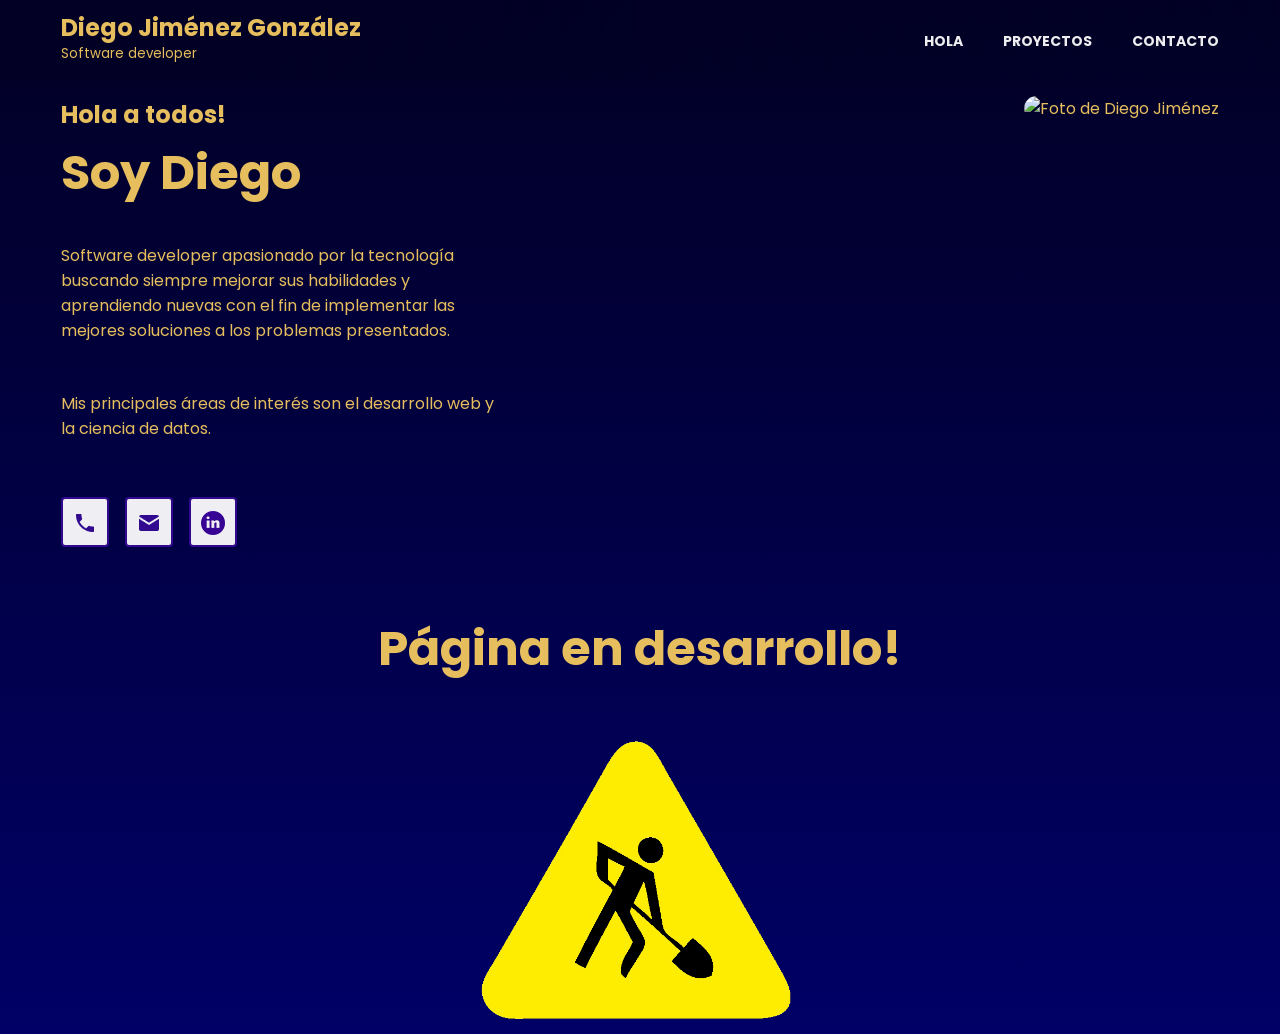
==== index.html @ 9cabf6c3 "actualizando" ====
<!DOCTYPE html>
<html lang="en">
<head>
    <meta charset="UTF-8">
    <meta http-equiv="X-UA-Compatible" content="IE=edge">
    <meta name="viewport" content="width=device-width, initial-scale=1.0">
    <title>Diego Jiménez - web</title>
    <link rel="stylesheet" href="./CSS/index.css">
    <link rel="preconnect" href="https://fonts.gstatic.com" crossorigin>
    <link href="https://fonts.googleapis.com/css2?family=Gothic+A1:wght@100&family=Poppins:wght@400;700&display=swap" rel="stylesheet">

</head>
<body>
    <!--Cabecera navegacion-->
    <header class="header">
        <div class="wrapper">
            <div class="header-content">
                <div class="nombre">
                    <h2>Diego Jiménez González</h2>
                    <p><small>Software developer</small></p>
                </div>
                <nav class="menu" aria-label="main-navigation">
                    <ul>
                        <li>
                            <a class="is-active" href="#main">Hola</a>
                        </li>
                        <li>
                            <a href="#project">Proyectos</a>
                        </li>
                        <li>
                            <a href="#contact">Contacto</a>
                        </li>
                    </ul>
                </nav>
            </div>
        </div>
    </header>
    <div class="wrapper">
        <section aria-label="main" class="hero" id="main">
            <div class="hero-image">
                <img src="./img/diego20234x4.png" width="328" height="330" alt="Foto de Diego Jiménez">
            </div>
            <div class="hero-description">
                <h1>
                    <span>Hola a todos!</span>
                    <span>Soy Diego</span>
                </h1>
                <p>
                    Software developer apasionado por la tecnología buscando siempre mejorar sus habilidades y aprendiendo nuevas con el fin de implementar las mejores soluciones a los problemas presentados.
                </p>
                <p>
                    Mis principales áreas de interés son el desarrollo web y la ciencia de datos.
                </p>
                <div class="social">
                    <a class="button-icon" href="tel:5535543897"><img src="./icons/icon-phone.png"></a>
                    <a class="button-icon" href="mailto:diegogo_go@hotmail.com"><img src="./icons/icon-important_mail.png"></a>
                    <a target="_blank" class="button-icon" href="https://www.linkedin.com/in/gogo677/"><img src="./icons/icon-Linkedin24x24purple.png"></a>
                </div>
            </div>
        </section>

        <div class="working-area" style="text-align: center;">
            <h2 style="font: var(--headline3);">Página en desarrollo!</h2>
            <img src="./img/trabajando.png" alt="" height="300">        
        </div>

    </div>
</body>
</html>
---- CSS/index.css ----
@import "./button.css";
@import "./header.css";
@import "./wraper.css";
@import "./menu.css";
@import "./hero.css";

.paleta{
    color:#0E1E47;
    color:#82A5FF;
    color: #5E84E6;
    color: #997620;
    color: #E6BE5E;
}

:root {
    --fontBase:'Poppins', sans-serif;
    --headline1: bold 95px/153.71px var(--fontBase) ;
    --headline2: bold 59px/95px var(--fontBase) ;
    --headline3: bold 48px/77px var(--fontBase) ;
    --headline4: bold 34px/55px var(--fontBase) ;
    --headline5: bold 24px/38px var(--fontBase) ;
    --body1:  16px/25px var(--fontBase) ;
    --body2:  14px/22px var(--fontBase) ;
    --button: bold 14px/22px var(--fontBase) ;
    --caption:  12px/19px var(--fontBase) ;
    --gradient: radial-gradient(41.48% 11.48% at 2.38% 8.52%, #747DE9 0%, rgba(255, 255, 255, 0) 100%) , linear-gradient(135deg, #72EDF2 0%, #5151E5 100%);
    --gradient2: linear-gradient(180deg, rgba(2,0,36,1) 0%, rgba(0,0,102,1) 100%);
    --purple: #310A90;
    --green: #42E2B8;
    --yellow: #E6BE5E;
    --clearblue: #82A5FF;
    --white: rgba(255, 255, 255, 0.932);
}

body {
    background: var(--gradient2);
    min-block-size: 100vh;
    font: var(--body1);
    color: var(--yellow);
    margin: 0px;
}

.social {
    padding-block: 24px;
    display: flex;
    gap: 16px;
}
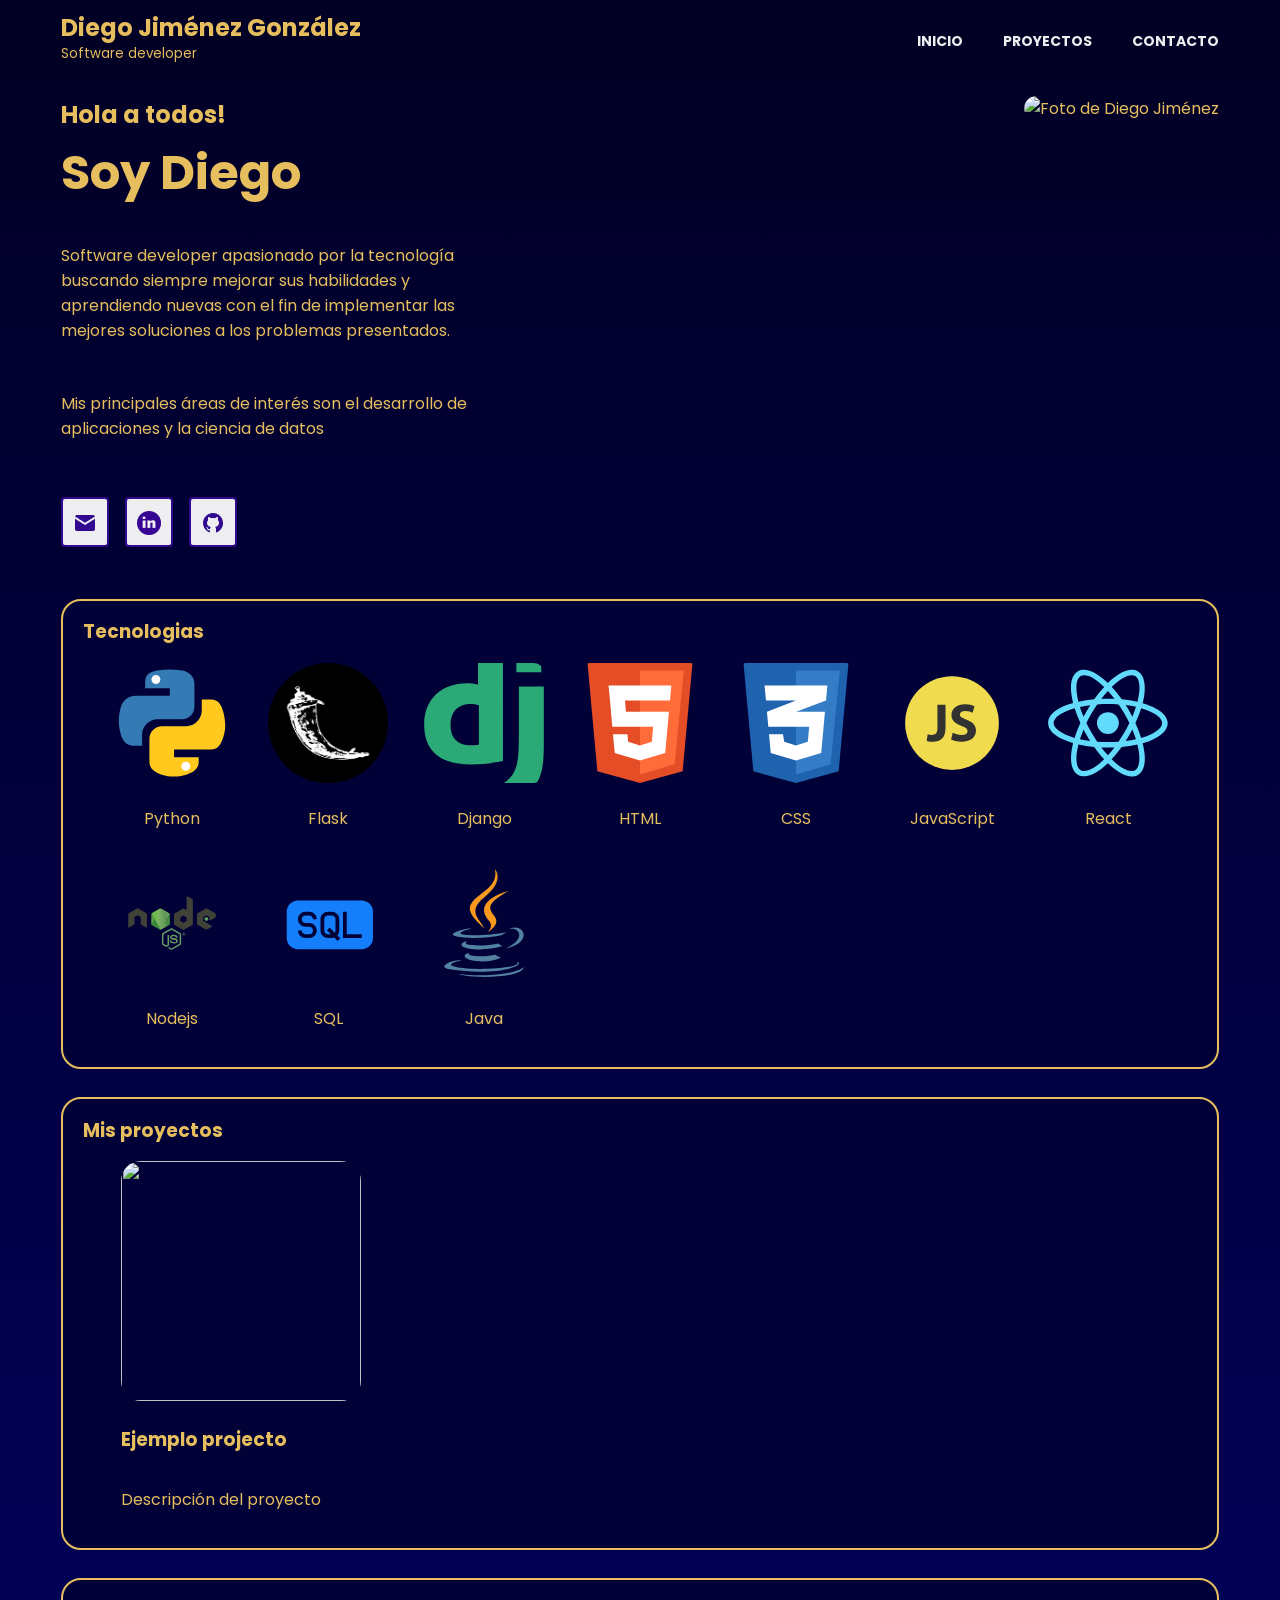
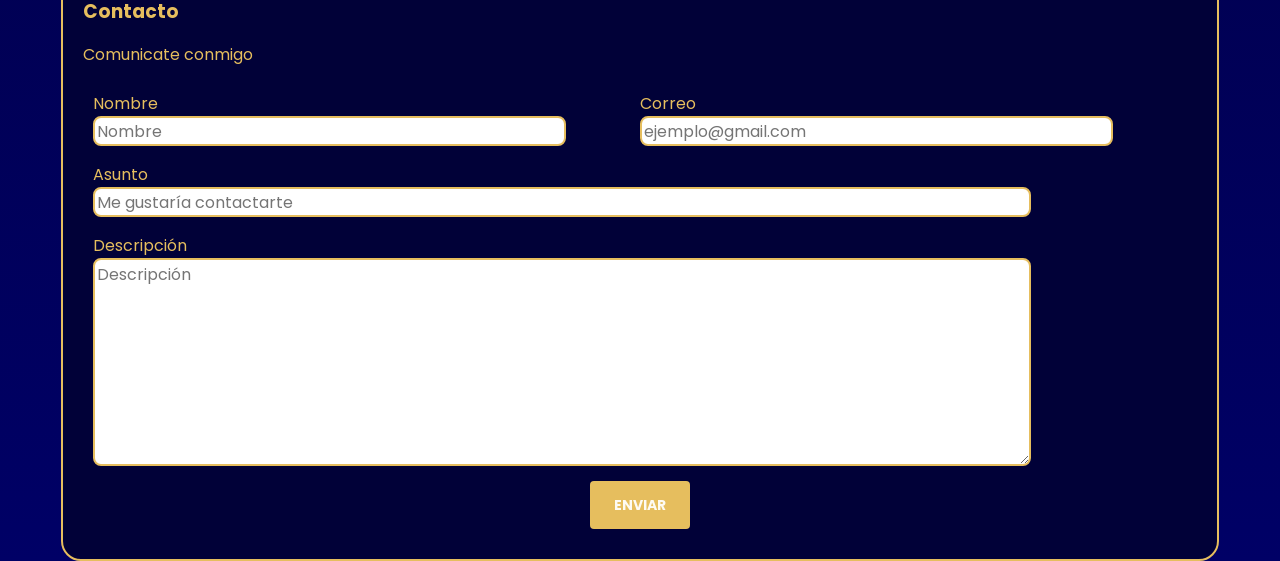
==== commit 69e8e2ef: "Mejora total" ====
--- a/index.html
+++ b/index.html
@@ -22,10 +22,10 @@
                 <nav class="menu" aria-label="main-navigation">
                     <ul>
                         <li>
-                            <a class="is-active" href="#main">Hola</a>
+                            <a class="is-active" href="#main">Inicio</a>
                         </li>
                         <li>
-                            <a href="#project">Proyectos</a>
+                            <a href="#projects">Proyectos</a>
                         </li>
                         <li>
                             <a href="#contact">Contacto</a>
@@ -41,29 +41,133 @@
                 <img src="./img/diego20234x4.png" width="328" height="330" alt="Foto de Diego Jiménez">
             </div>
             <div class="hero-description">
-                <h1>
+                <h2>
                     <span>Hola a todos!</span>
                     <span>Soy Diego</span>
-                </h1>
+                </h2>
                 <p>
-                    Software developer apasionado por la tecnología buscando siempre mejorar sus habilidades y aprendiendo nuevas con el fin de implementar las mejores soluciones a los problemas presentados.
+                    Software developer apasionado por la tecnología buscando siempre mejorar sus habilidades
+                     y aprendiendo nuevas con el fin de implementar las mejores soluciones a los problemas presentados.
                 </p>
                 <p>
-                    Mis principales áreas de interés son el desarrollo web y la ciencia de datos.
+                    Mis principales áreas de interés son el desarrollo de aplicaciones y la ciencia de datos
                 </p>
                 <div class="social">
-                    <a class="button-icon" href="tel:5535543897"><img src="./icons/icon-phone.png"></a>
                     <a class="button-icon" href="mailto:diegogo_go@hotmail.com"><img src="./icons/icon-important_mail.png"></a>
                     <a target="_blank" class="button-icon" href="https://www.linkedin.com/in/gogo677/"><img src="./icons/icon-Linkedin24x24purple.png"></a>
+                    <a target="_blank" class="button-icon" href="https://github.com/Gogo677"><img src="./icons/icon-github.png"></a>
                 </div>
             </div>
         </section>
 
-        <div class="working-area" style="text-align: center;">
+        <!--<div class="working-area" style="text-align: center;">
             <h2 style="font: var(--headline3);">Página en desarrollo!</h2>
             <img src="./img/trabajando.png" alt="" height="300">        
+        </div>-->
+
+        <div class="container">
+            <h3>Tecnologias</h3>
+            <div class="tech-container">
+                <div class="tech-card">
+                    <img src="./tech-icons/python.svg" alt="">
+                    <p>Python</p>
+                </div>
+                <div class="tech-card">
+                    <img src="./tech-icons/flask-png.png" alt="">
+                    <p>Flask</p>
+                </div>
+                <div class="tech-card">
+                    <img src="./tech-icons/django-icon.svg" alt="">
+                    <p>Django</p>
+                </div>
+                <div class="tech-card">
+                    <img src="./tech-icons/html.svg" alt="">
+                    <p>HTML</p>
+                </div>
+                <div class="tech-card">
+                    <img src="./tech-icons/css.svg" alt="">
+                    <p>CSS</p>
+                </div>
+                <div class="tech-card">
+                    <img src="./tech-icons/Javascript.svg" alt="">
+                    <p>JavaScript</p>
+                </div>
+                
+                <div class="tech-card">
+                    <img src="./tech-icons/react.svg" alt="">
+                    <p>React</p>
+                </div>
+                <div class="tech-card">
+                    <img src="./tech-icons/nodejs-square.svg" alt="">
+                    <p>Nodejs</p>
+                </div> 
+                <div class="tech-card">
+                    <img src="./tech-icons/sql.svg" alt="">
+                    <p>SQL</p>
+                </div>
+                <div class="tech-card">
+                    <img src="./tech-icons/java.svg" alt="">
+                    <p>Java</p>
+                </div>
+            </div>
+        </div>
+
+        <div class="projects-container container" id="projects">
+            <h3>Mis proyectos</h3>
+            <div class="projects-cards-container">
+                <div class="project-card">
+                    <img src="" alt="">
+                    <h3>Ejemplo projecto</h3>
+                    <div class="project-info">
+                        <p>Descripción del proyecto</p>
+                    </div>
+                </div>
+                
+            </div>
+
+        </div>
+
+        <div class="contact-container container" id="contact">
+            <h3>Contacto</h3>
+            <p>Comunicate conmigo</p>
+            <form action="" class ="contact-form" id="form">
+                <div class="form-info">
+                    <div class="form-item">
+                        <label for="nombre">Nombre </label>
+                        <input type="text" class="input" id="nombre" name="nombre" placeholder="Nombre">
+                    </div>
+                    <div class="form-item">
+                        <label for="correo">Correo</label>
+                        <input type="email" class="input" name="correo" id="correo" placeholder="ejemplo@gmail.com">
+                    </div>
+                </div>
+                <div class="form-item">
+                    <label for="asunto">Asunto</label>
+                    <input  class="input" type="text" name ="asunto" id="asunto" placeholder="Me gustaría contactarte">
+                </div>
+                <div class="form-item">
+                    <label for="descripcion">Descripción</label>
+                    <textarea class="input description" name="descripcion" id="descripcion" cols="30" rows="10" placeholder="Descripción"></textarea>
+                </div>
+                <input class="button" type="submit" value="Enviar">
+            </form>
+            <a href="" id="mailto"></a>
         </div>
 
     </div>
+
+    <script>
+        const $form = document.querySelector('#form');
+        const $mailto = document.querySelector('#mailto');
+
+        $form.addEventListener('submit',handleSubmit);
+
+        function handleSubmit(event){
+            event.preventDefault();
+            const form = new FormData(this);
+            $mailto.setAttribute('href',`mailto:diegogo_go@hotmail.com?subject=${form.get('nombre')} - ${form.get('asunto')}&body=${form.get('descripcion')}`);
+            $mailto.click();
+        }
+    </script>
 </body>
 </html>
--- a/CSS/index.css
+++ b/CSS/index.css
@@ -3,6 +3,9 @@
 @import "./wraper.css";
 @import "./menu.css";
 @import "./hero.css";
+@import "./projects.css";
+@import "./contact.css";
+@import "./tech.css";
 
 .paleta{
     color:#0E1E47;
@@ -29,6 +32,7 @@
     --green: #42E2B8;
     --yellow: #E6BE5E;
     --clearblue: #82A5FF;
+    --blue:rgb(1, 1, 56);
     --white: rgba(255, 255, 255, 0.932);
 }
 
@@ -46,3 +50,11 @@
     gap: 16px;
 }
 
+.container {
+    border: 2px solid var(--yellow);
+    border-radius: 20px;
+    padding: 0 20px 20px 20px;
+    margin-top: 28px ;
+    background-color: var(--blue);
+}
+
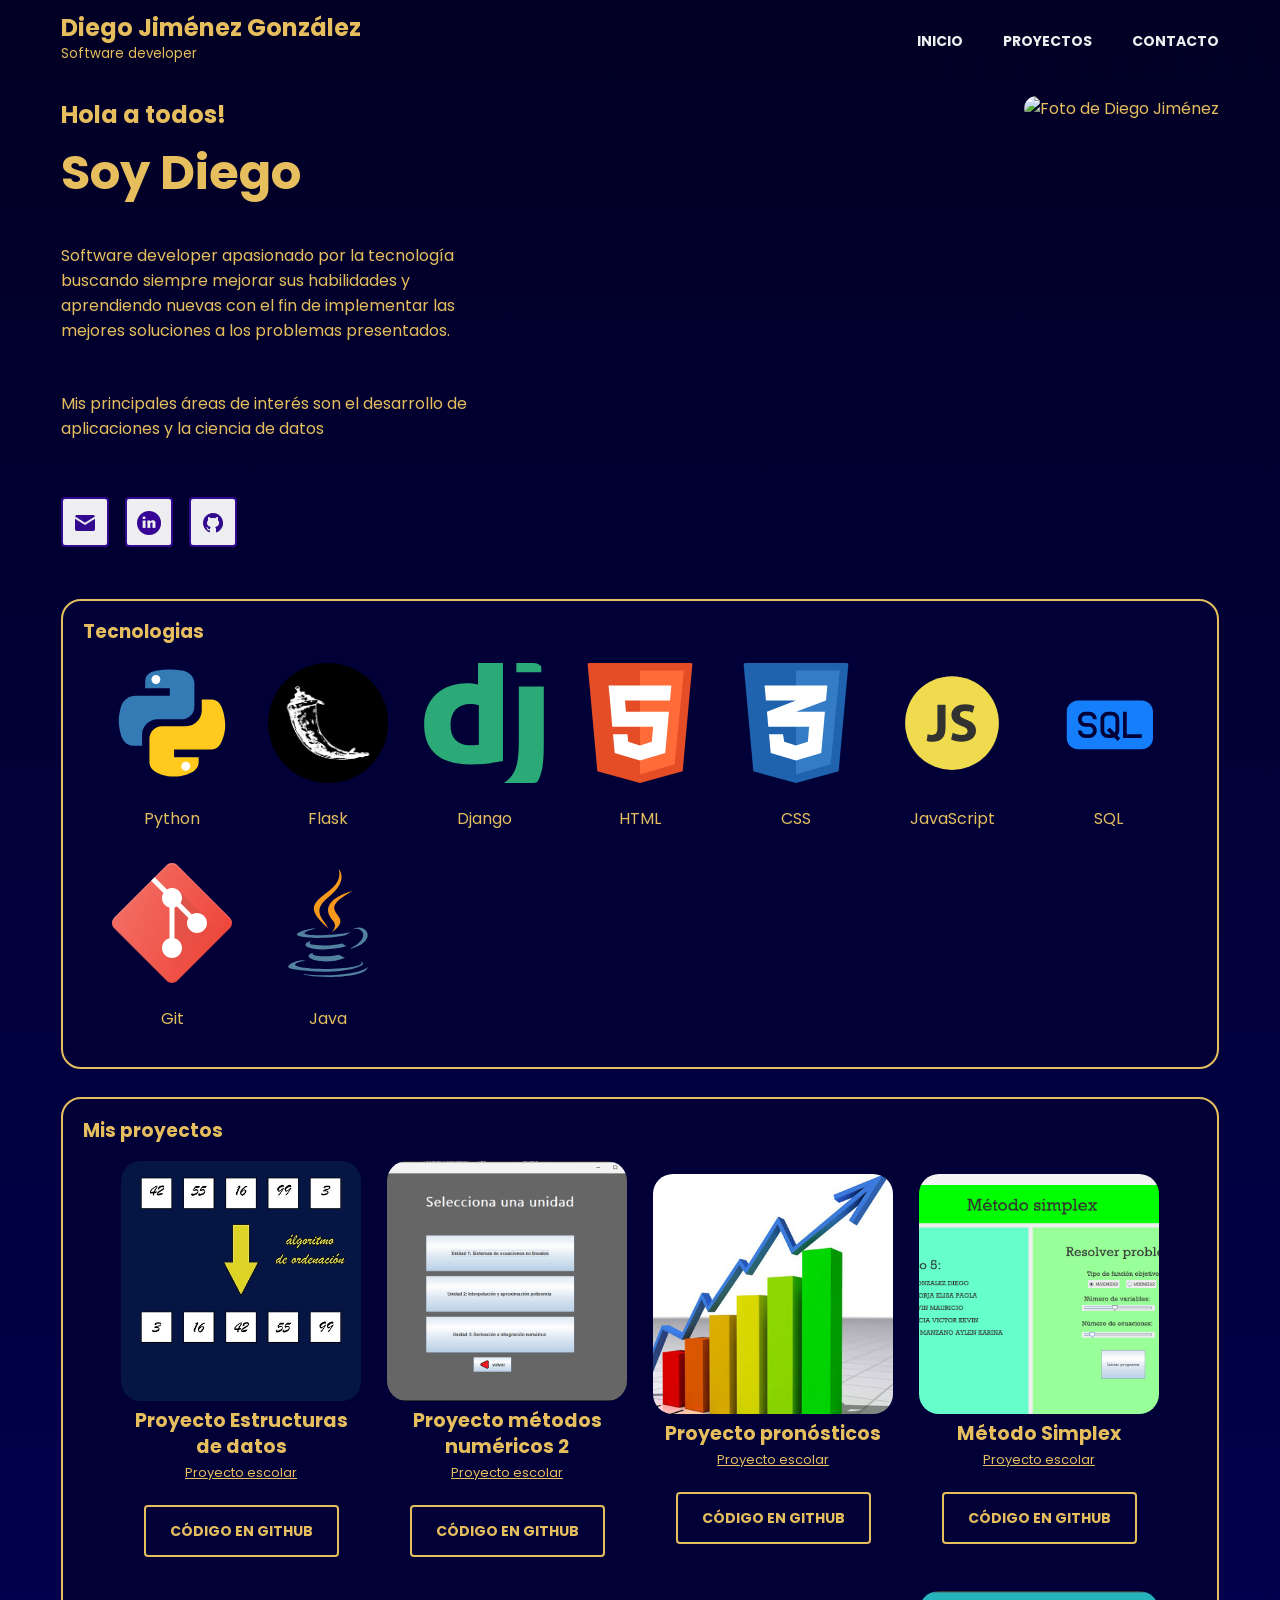
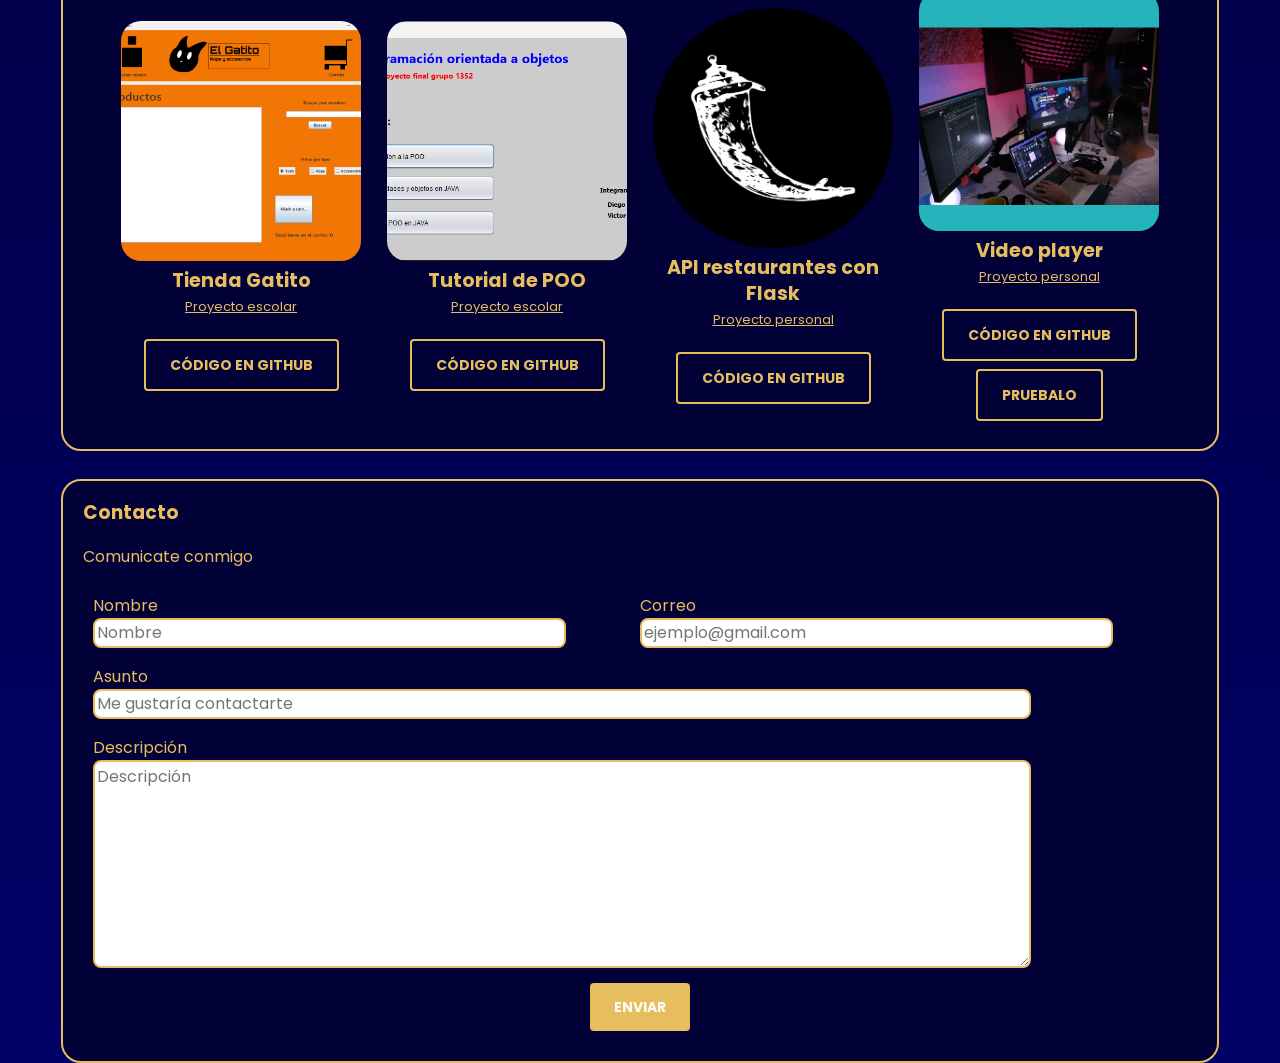
==== commit 976608f2: "Final" ====
--- a/index.html
+++ b/index.html
@@ -92,7 +92,7 @@
                     <img src="./tech-icons/Javascript.svg" alt="">
                     <p>JavaScript</p>
                 </div>
-                
+                <!--
                 <div class="tech-card">
                     <img src="./tech-icons/react.svg" alt="">
                     <p>React</p>
@@ -101,9 +101,14 @@
                     <img src="./tech-icons/nodejs-square.svg" alt="">
                     <p>Nodejs</p>
                 </div> 
+                -->
                 <div class="tech-card">
                     <img src="./tech-icons/sql.svg" alt="">
                     <p>SQL</p>
+                </div>
+                <div class="tech-card">
+                    <img src="./tech-icons/git.svg" alt="">
+                    <p>Git</p>
                 </div>
                 <div class="tech-card">
                     <img src="./tech-icons/java.svg" alt="">
@@ -116,11 +121,69 @@
             <h3>Mis proyectos</h3>
             <div class="projects-cards-container">
                 <div class="project-card">
-                    <img src="" alt="">
-                    <h3>Ejemplo projecto</h3>
-                    <div class="project-info">
-                        <p>Descripción del proyecto</p>
-                    </div>
+                    <img src="./proj-images/ED.jpg" alt="">
+                    <span class="project-name">Proyecto Estructuras de datos</span>
+                    <div class="project-info">
+                        <span>Proyecto escolar</span>      
+                    </div>
+                    <a href="https://github.com/Gogo677/Proyecto-E.D" class="button is-secondary" target="_blank">Código en Github</a>
+                </div>
+                <div class="project-card">
+                    <img src="./proj-images/Metodos-numericos2.png" alt="">
+                    <span class="project-name">Proyecto métodos numéricos 2</span>
+                    <div class="project-info">
+                        <span>Proyecto escolar</span>
+                    </div>
+                    <a href="https://github.com/Gogo677/metodosnumericos2" class="button is-secondary" target="_blank">Código en Github</a>
+                </div>
+                <div class="project-card">
+                    <img src="./proj-images/pronosticos.png" alt="">
+                    <span class="project-name">Proyecto pronósticos</span>
+                    <div class="project-info">
+                        <span>Proyecto escolar</span>
+                    </div>
+                    <a href="https://github.com/Gogo677/proyectopronosticos" class="button is-secondary" target="_blank">Código en Github</a>
+                </div>
+                <div class="project-card">
+                    <img src="./proj-images/simplex.png" alt="">
+                    <span class="project-name">Método Simplex</span>
+                    <div class="project-info">
+                        <span>Proyecto escolar</span>
+                    </div>
+                    <a href="https://github.com/Gogo677/metodosimplex" class="button is-secondary" target="_blank">Código en Github</a>
+                </div>
+                <div class="project-card">
+                    <img src="./proj-images/tienda-gatito.png" alt="">
+                    <span class="project-name">Tienda Gatito</span>
+                    <div class="project-info">
+                        <span>Proyecto escolar</span>
+                    </div>
+                    <a href="https://github.com/Gogo677/Proyecto-Ingenier-a-del-software" class="button is-secondary" target="_blank">Código en Github</a>
+                </div>
+                <div class="project-card">
+                    <img src="./proj-images/tutorialPoo.png" alt="">
+                    <span class="project-name">Tutorial de POO</span>
+                    <div class="project-info">
+                        <span>Proyecto escolar</span>
+                    </div>
+                    <a href="https://github.com/Gogo677/Proyecto-POO" class="button is-secondary" target="_blank">Código en Github</a>
+                </div>
+                <div class="project-card">
+                    <img src="./tech-icons/flask-png.png" alt="">
+                    <span class="project-name">API restaurantes con Flask</span>
+                    <div class="project-info">
+                        <span>Proyecto personal</span>
+                    </div>
+                    <a href="https://github.com/Gogo677/apirest_restaurantdirectory" class="button is-secondary" target="_blank">Código en Github</a>
+                </div>
+                <div class="project-card">
+                    <img src="./proj-images/Video-player.png" alt="">
+                    <span class="project-name">Video player</span>
+                    <div class="project-info">
+                        <span>Proyecto personal</span>
+                    </div>
+                    <a href="https://github.com/Gogo677/video-player" class="button is-secondary" target="_blank">Código en Github</a>
+                    <a href="https://gogo677.github.io/video-player/" class="button is-secondary" target="_blank" >Pruebalo</a>
                 </div>
                 
             </div>
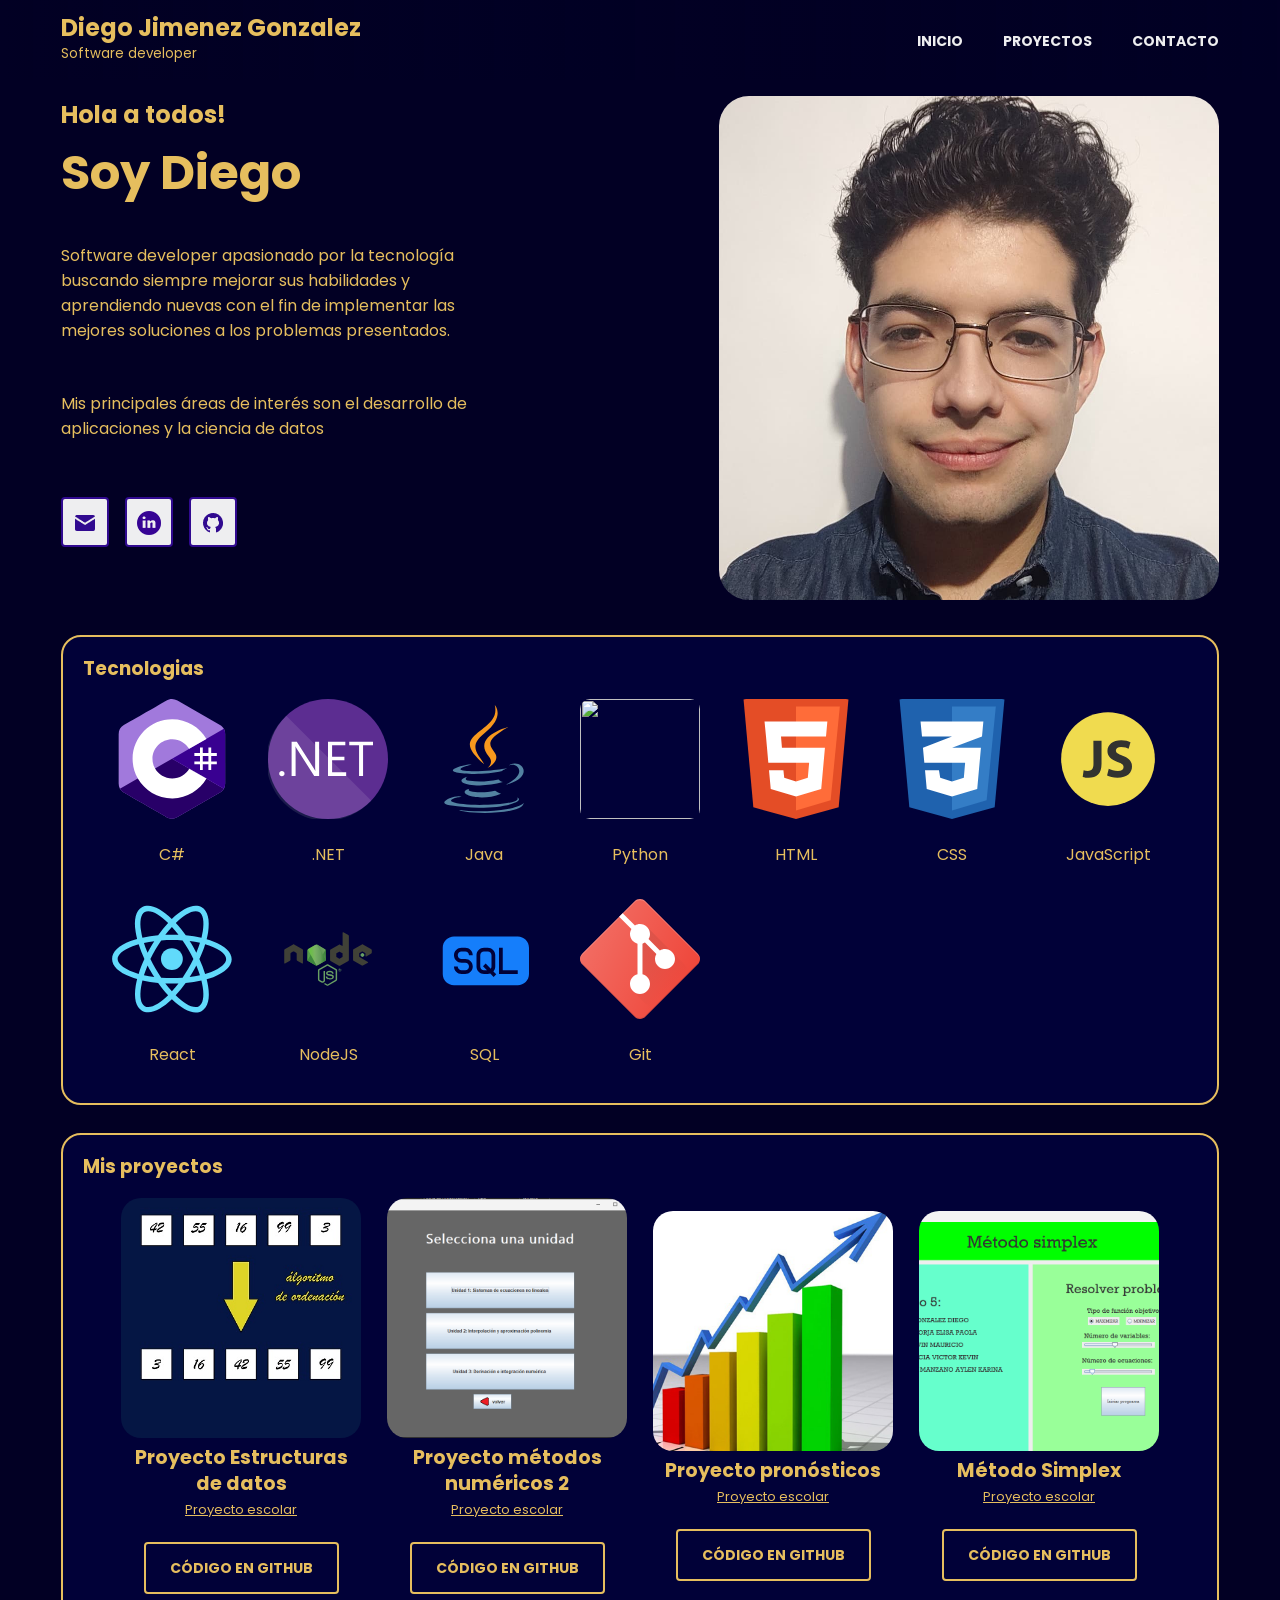
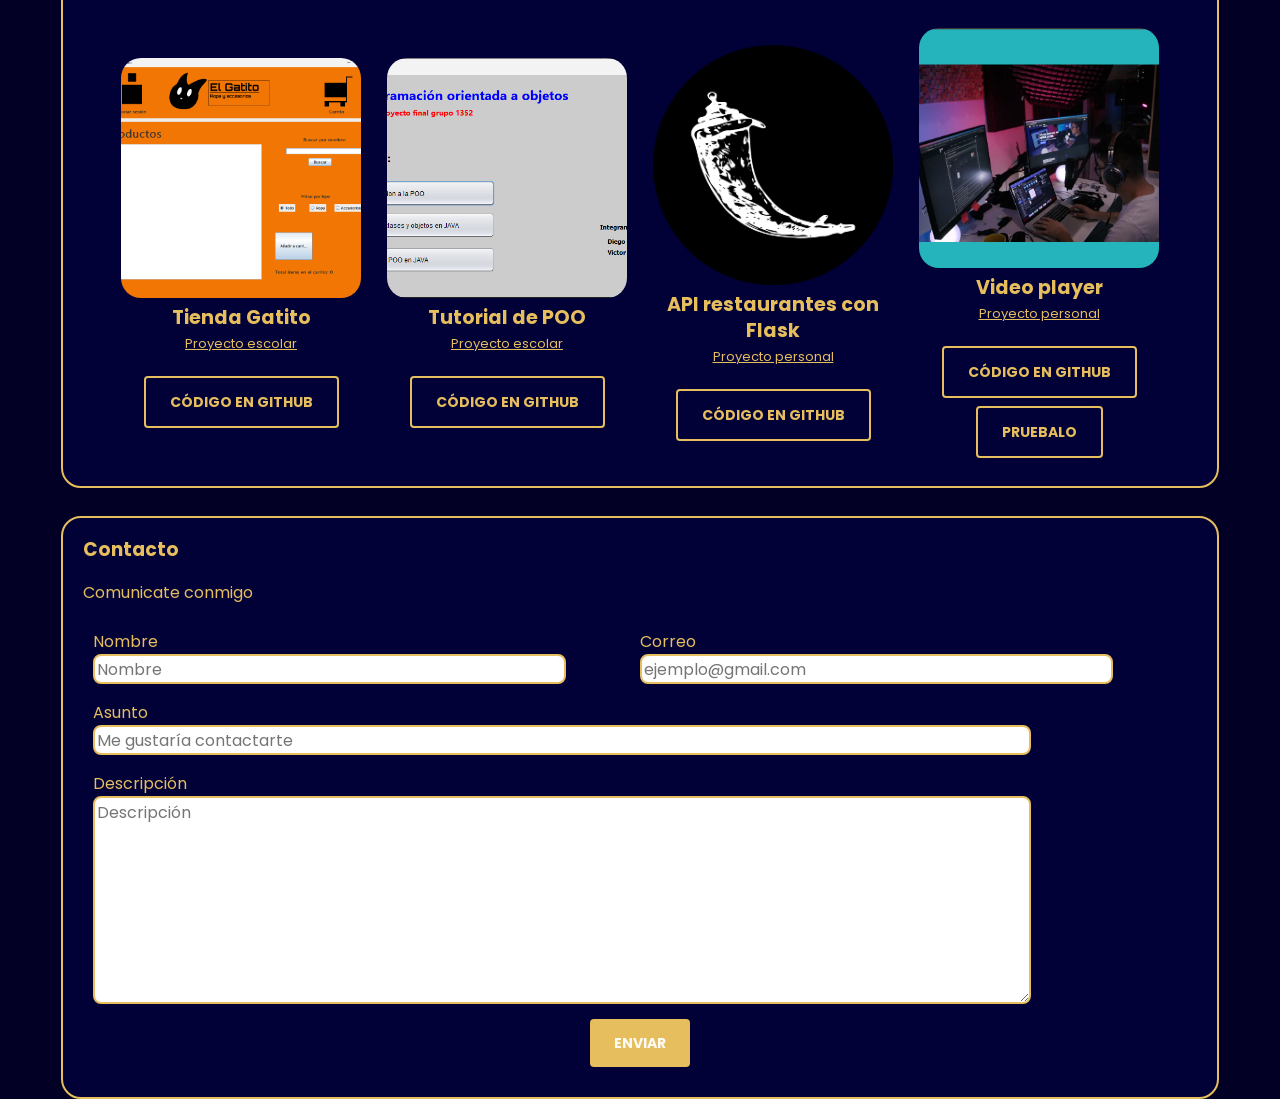
==== commit b4f0c7b0: "some changes" ====
--- a/index.html
+++ b/index.html
@@ -1,14 +1,14 @@
 <!DOCTYPE html>
-<html lang="en">
+<html lang="es">
 <head>
     <meta charset="UTF-8">
     <meta http-equiv="X-UA-Compatible" content="IE=edge">
     <meta name="viewport" content="width=device-width, initial-scale=1.0">
-    <title>Diego Jiménez - web</title>
+    <title>Diego Jimenez Gonzalez - web</title>
     <link rel="stylesheet" href="./CSS/index.css">
     <link rel="preconnect" href="https://fonts.gstatic.com" crossorigin>
     <link href="https://fonts.googleapis.com/css2?family=Gothic+A1:wght@100&family=Poppins:wght@400;700&display=swap" rel="stylesheet">
-
+    <link rel="icon" href="/icons/favicon.svg">
 </head>
 <body>
     <!--Cabecera navegacion-->
@@ -16,7 +16,7 @@
         <div class="wrapper">
             <div class="header-content">
                 <div class="nombre">
-                    <h2>Diego Jiménez González</h2>
+                    <h1>Diego Jimenez Gonzalez</h1>
                     <p><small>Software developer</small></p>
                 </div>
                 <nav class="menu" aria-label="main-navigation">
@@ -38,7 +38,7 @@
     <div class="wrapper">
         <section aria-label="main" class="hero" id="main">
             <div class="hero-image">
-                <img src="./img/diego20234x4.png" width="328" height="330" alt="Foto de Diego Jiménez">
+                <img src="./img/diego_web_IMG.jpg" width="328" height="330" alt="Fotografía de Diego Jimenez Gonzalez">
             </div>
             <div class="hero-description">
                 <h2>
@@ -59,62 +59,9 @@
                 </div>
             </div>
         </section>
-
-        <!--<div class="working-area" style="text-align: center;">
-            <h2 style="font: var(--headline3);">Página en desarrollo!</h2>
-            <img src="./img/trabajando.png" alt="" height="300">        
-        </div>-->
-
         <div class="container">
             <h3>Tecnologias</h3>
-            <div class="tech-container">
-                <div class="tech-card">
-                    <img src="./tech-icons/python.svg" alt="">
-                    <p>Python</p>
-                </div>
-                <div class="tech-card">
-                    <img src="./tech-icons/flask-png.png" alt="">
-                    <p>Flask</p>
-                </div>
-                <div class="tech-card">
-                    <img src="./tech-icons/django-icon.svg" alt="">
-                    <p>Django</p>
-                </div>
-                <div class="tech-card">
-                    <img src="./tech-icons/html.svg" alt="">
-                    <p>HTML</p>
-                </div>
-                <div class="tech-card">
-                    <img src="./tech-icons/css.svg" alt="">
-                    <p>CSS</p>
-                </div>
-                <div class="tech-card">
-                    <img src="./tech-icons/Javascript.svg" alt="">
-                    <p>JavaScript</p>
-                </div>
-                <!--
-                <div class="tech-card">
-                    <img src="./tech-icons/react.svg" alt="">
-                    <p>React</p>
-                </div>
-                <div class="tech-card">
-                    <img src="./tech-icons/nodejs-square.svg" alt="">
-                    <p>Nodejs</p>
-                </div> 
-                -->
-                <div class="tech-card">
-                    <img src="./tech-icons/sql.svg" alt="">
-                    <p>SQL</p>
-                </div>
-                <div class="tech-card">
-                    <img src="./tech-icons/git.svg" alt="">
-                    <p>Git</p>
-                </div>
-                <div class="tech-card">
-                    <img src="./tech-icons/java.svg" alt="">
-                    <p>Java</p>
-                </div>
-            </div>
+            <div class="tech-container" id="#tech-container"></div>
         </div>
 
         <div class="projects-container container" id="projects">
@@ -232,5 +179,6 @@
             $mailto.click();
         }
     </script>
+    <script src="JS/data.js"></script>
 </body>
 </html>
--- a/CSS/index.css
+++ b/CSS/index.css
@@ -28,6 +28,7 @@
     --caption:  12px/19px var(--fontBase) ;
     --gradient: radial-gradient(41.48% 11.48% at 2.38% 8.52%, #747DE9 0%, rgba(255, 255, 255, 0) 100%) , linear-gradient(135deg, #72EDF2 0%, #5151E5 100%);
     --gradient2: linear-gradient(180deg, rgba(2,0,36,1) 0%, rgba(0,0,102,1) 100%);
+    --gogoBlackBlue: rgb(2,0,36);
     --purple: #310A90;
     --green: #42E2B8;
     --yellow: #E6BE5E;
@@ -37,7 +38,7 @@
 }
 
 body {
-    background: var(--gradient2);
+    background: var(--gogoBlackBlue);
     min-block-size: 100vh;
     font: var(--body1);
     color: var(--yellow);
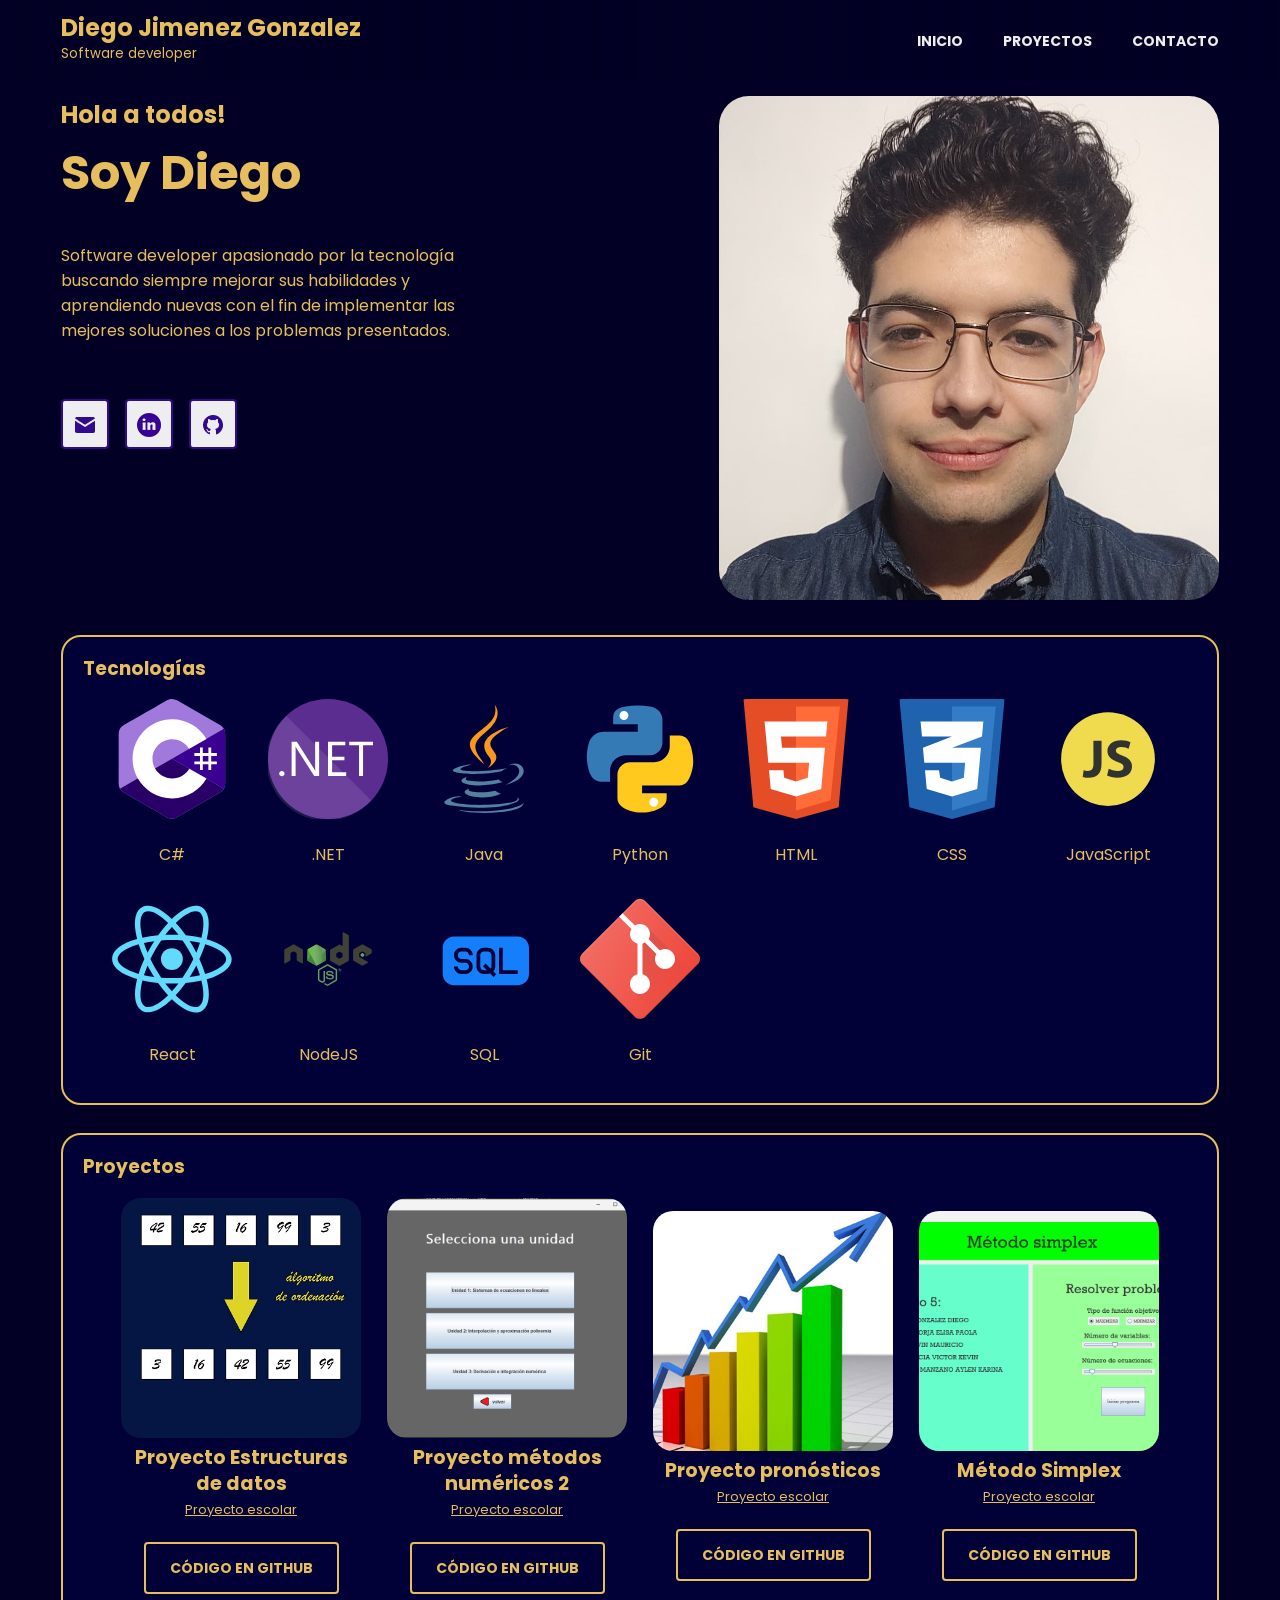
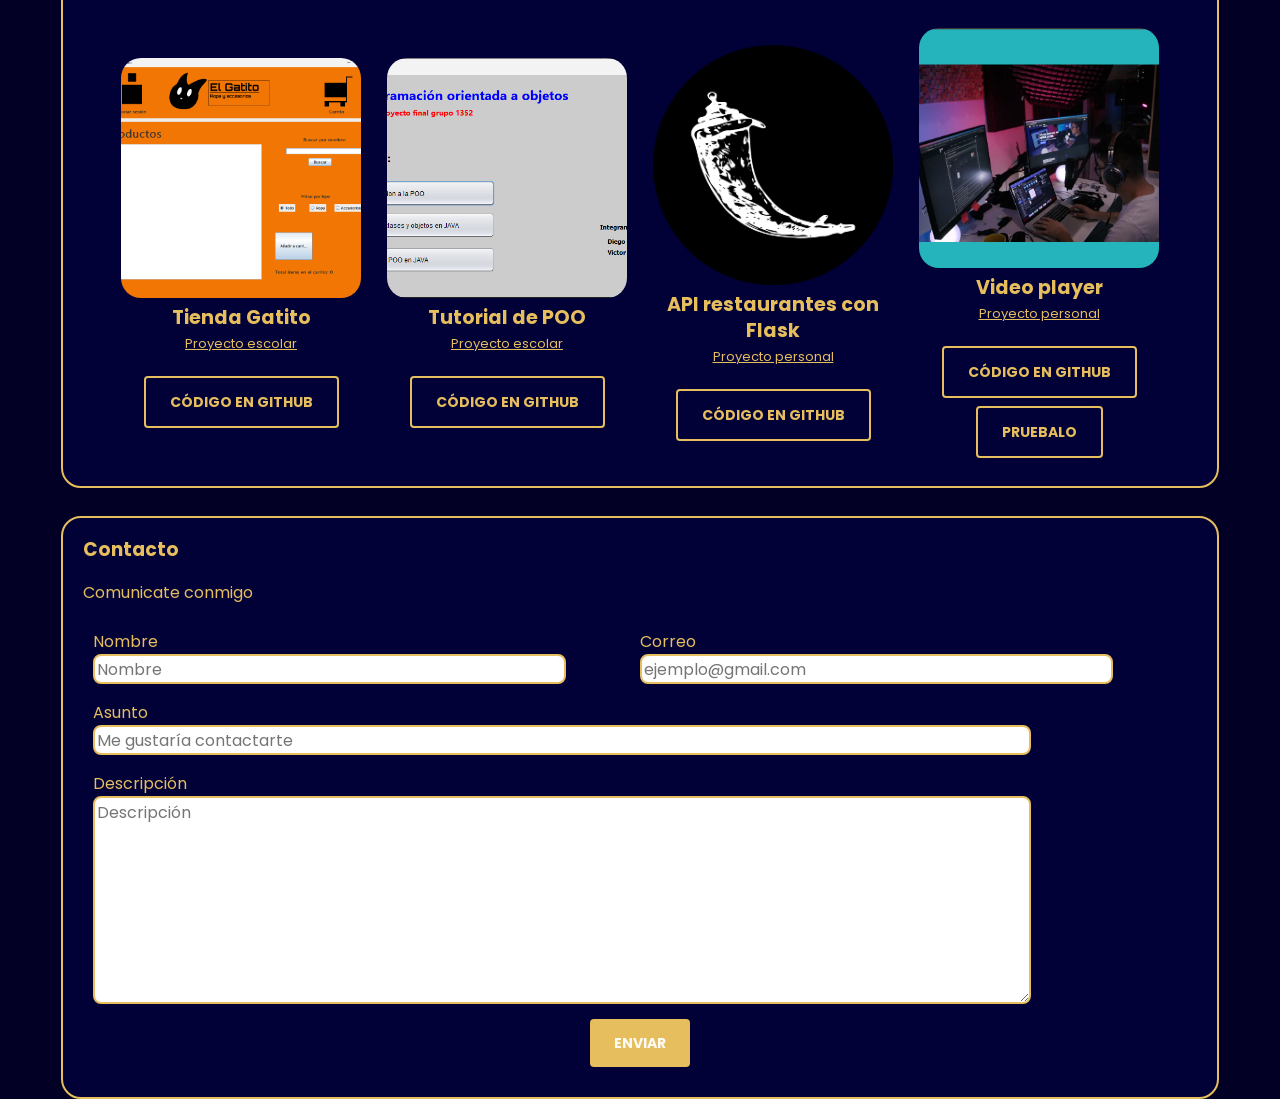
==== commit 77e9ea9b: "style and tag changes" ====
--- a/index.html
+++ b/index.html
@@ -47,10 +47,7 @@
                 </h2>
                 <p>
                     Software developer apasionado por la tecnología buscando siempre mejorar sus habilidades
-                     y aprendiendo nuevas con el fin de implementar las mejores soluciones a los problemas presentados.
-                </p>
-                <p>
-                    Mis principales áreas de interés son el desarrollo de aplicaciones y la ciencia de datos
+                    y aprendiendo nuevas con el fin de implementar las mejores soluciones a los problemas presentados.
                 </p>
                 <div class="social">
                     <a class="button-icon" href="mailto:diegogo_go@hotmail.com"><img src="./icons/icon-important_mail.png"></a>
@@ -60,12 +57,12 @@
             </div>
         </section>
         <div class="container">
-            <h3>Tecnologias</h3>
+            <h3>Tecnologías</h3>
             <div class="tech-container" id="#tech-container"></div>
         </div>
 
         <div class="projects-container container" id="projects">
-            <h3>Mis proyectos</h3>
+            <h3>Proyectos</h3>
             <div class="projects-cards-container">
                 <div class="project-card">
                     <img src="./proj-images/ED.jpg" alt="">
--- a/CSS/index.css
+++ b/CSS/index.css
@@ -32,6 +32,7 @@
     --purple: #310A90;
     --green: #42E2B8;
     --yellow: #E6BE5E;
+    --yellowDark: #c79214;
     --clearblue: #82A5FF;
     --blue:rgb(1, 1, 56);
     --white: rgba(255, 255, 255, 0.932);
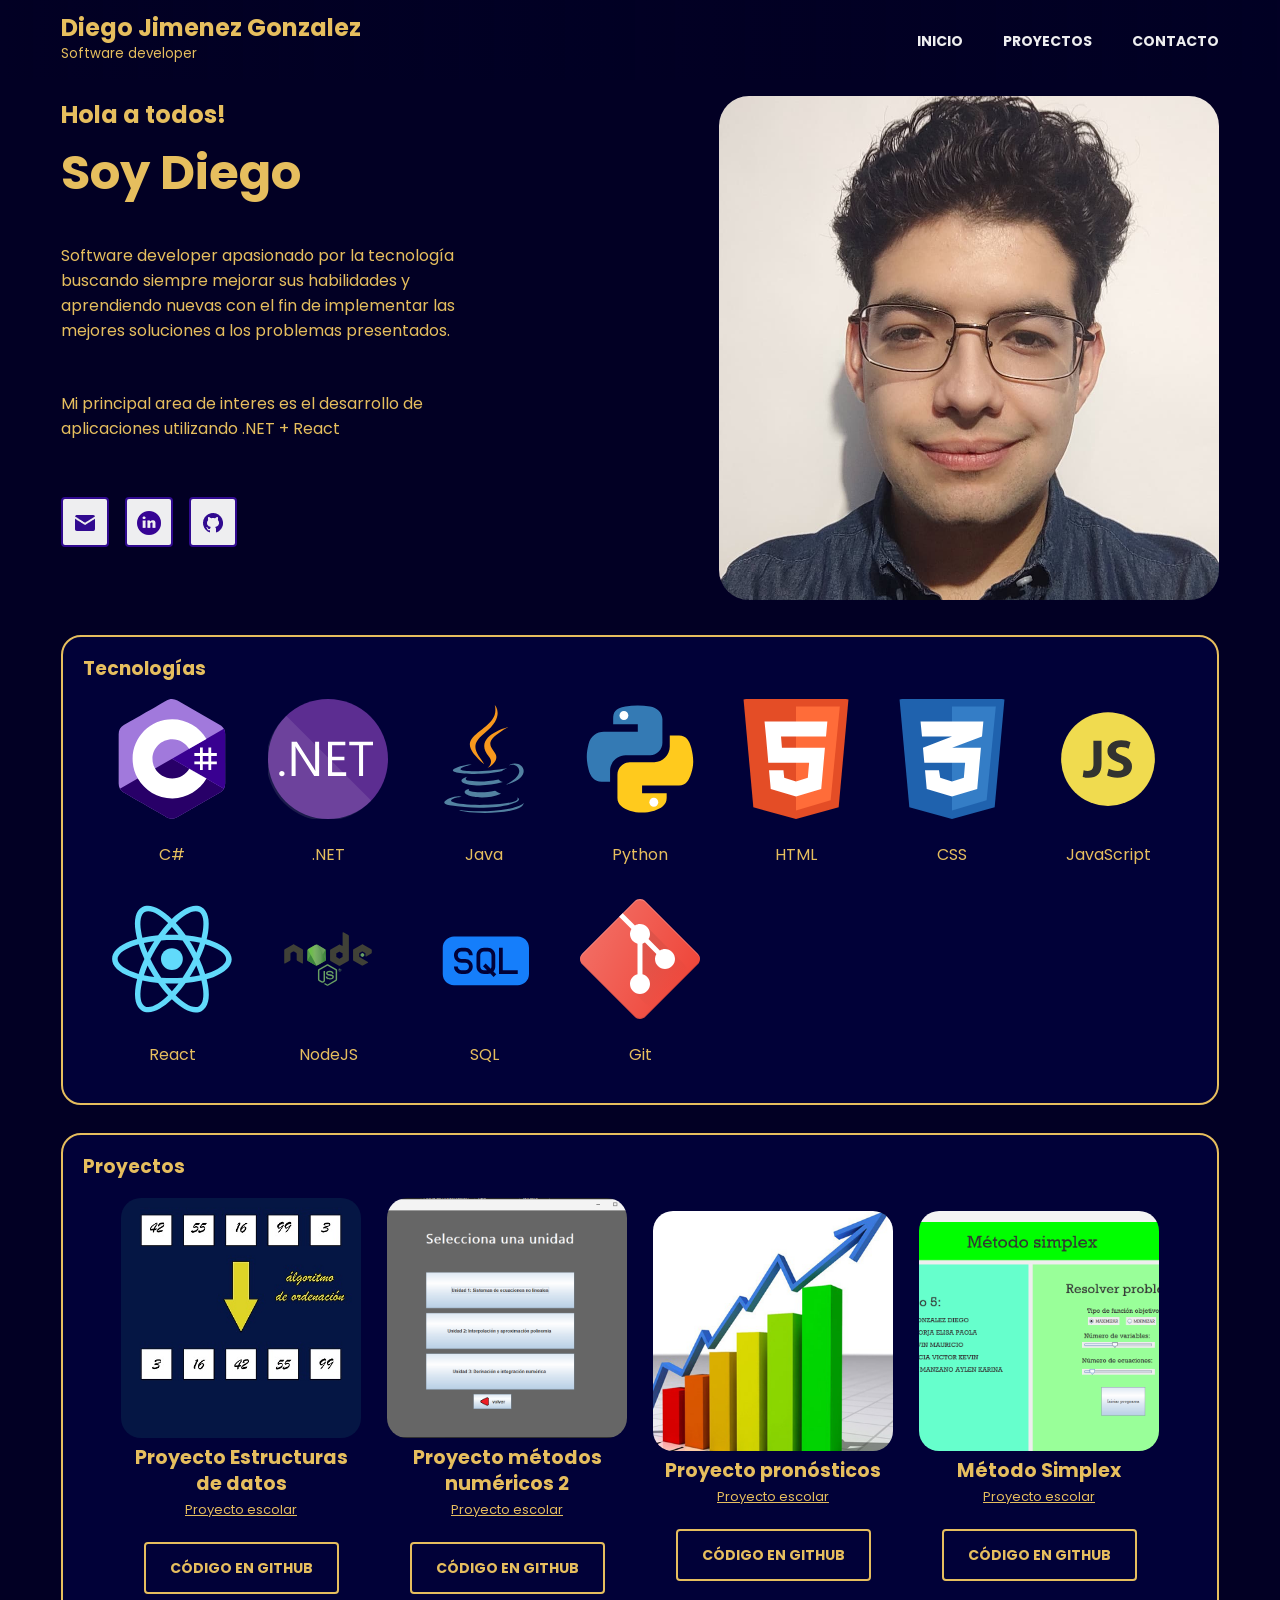
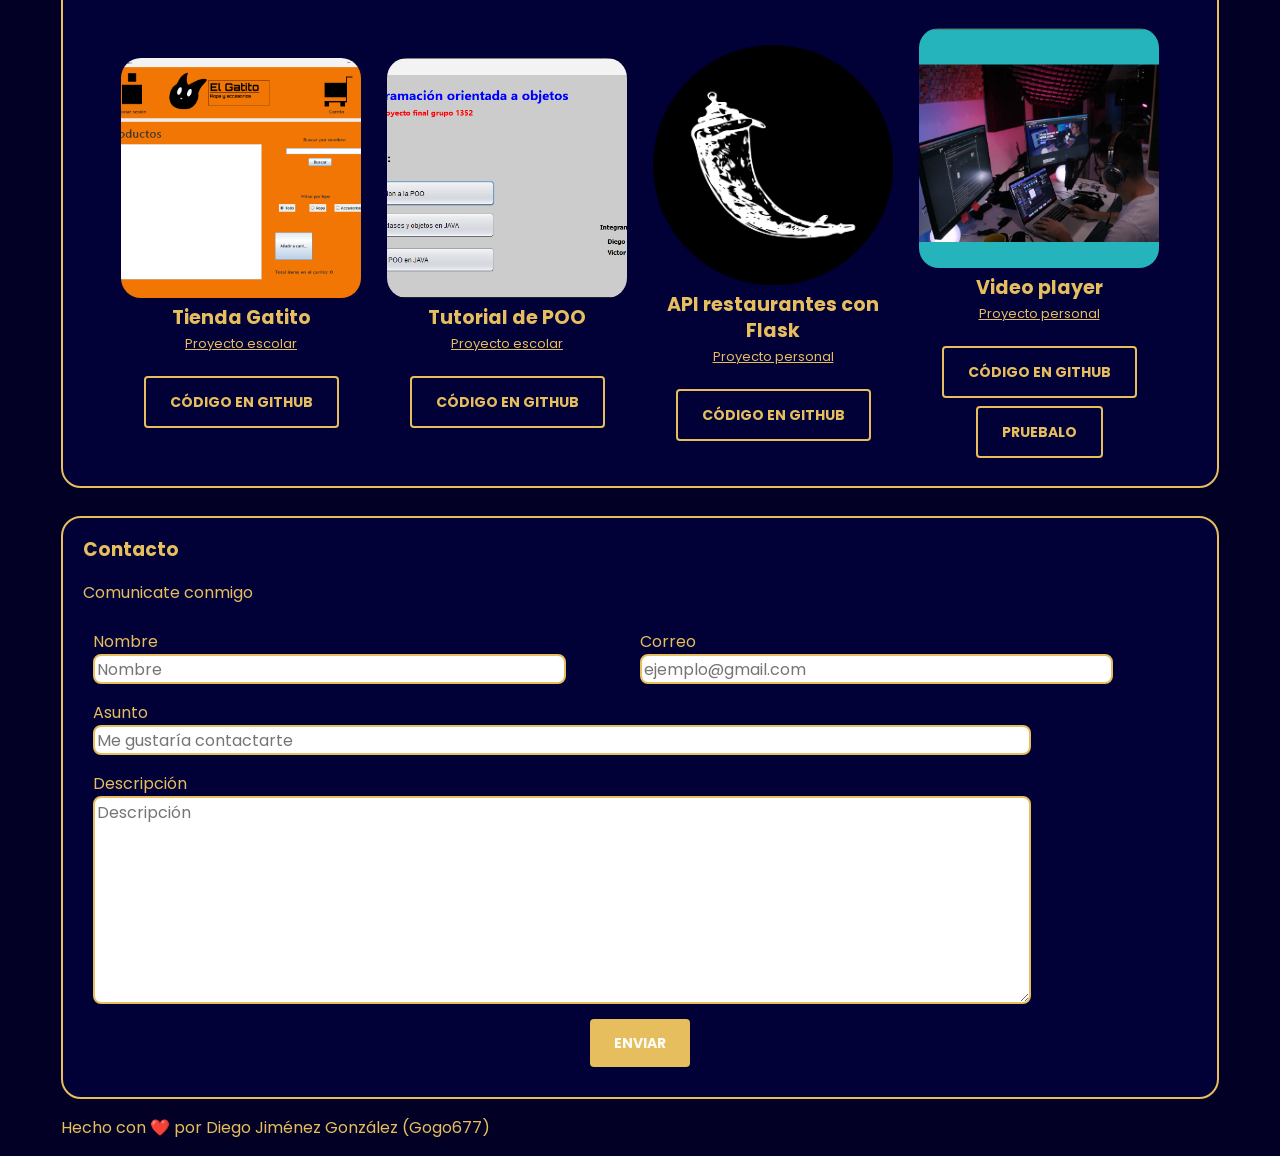
==== commit 6a0ad063: "few enhancements" ====
--- a/index.html
+++ b/index.html
@@ -11,7 +11,6 @@
     <link rel="icon" href="/icons/favicon.svg">
 </head>
 <body>
-    <!--Cabecera navegacion-->
     <header class="header">
         <div class="wrapper">
             <div class="header-content">
@@ -48,6 +47,9 @@
                 <p>
                     Software developer apasionado por la tecnología buscando siempre mejorar sus habilidades
                     y aprendiendo nuevas con el fin de implementar las mejores soluciones a los problemas presentados.
+                </p>
+                <p>
+                    Mi principal area de interes es el desarrollo de aplicaciones utilizando .NET + React
                 </p>
                 <div class="social">
                     <a class="button-icon" href="mailto:diegogo_go@hotmail.com"><img src="./icons/icon-important_mail.png"></a>
@@ -161,6 +163,9 @@
             <a href="" id="mailto"></a>
         </div>
 
+        <footer>
+            <p>Hecho con ❤️ por Diego Jiménez González (Gogo677)</p>
+        </footer>
     </div>
 
     <script>
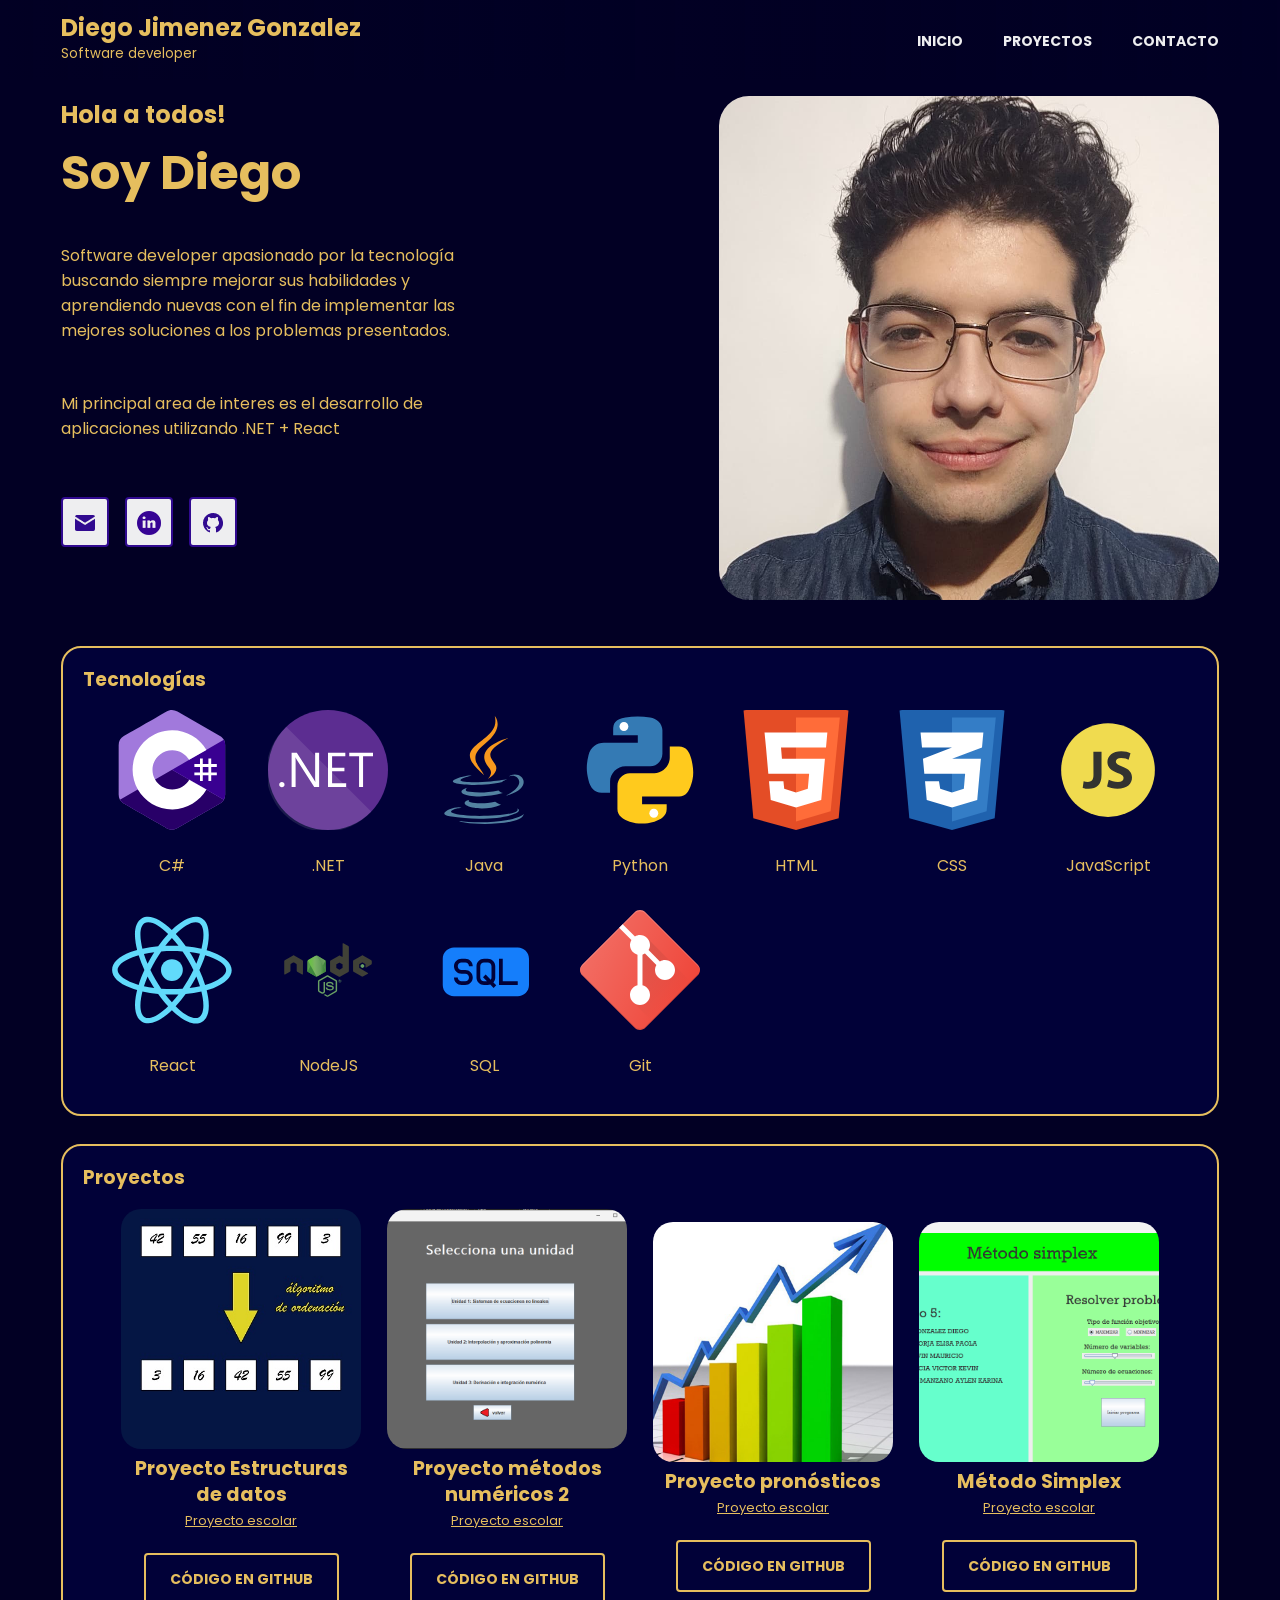
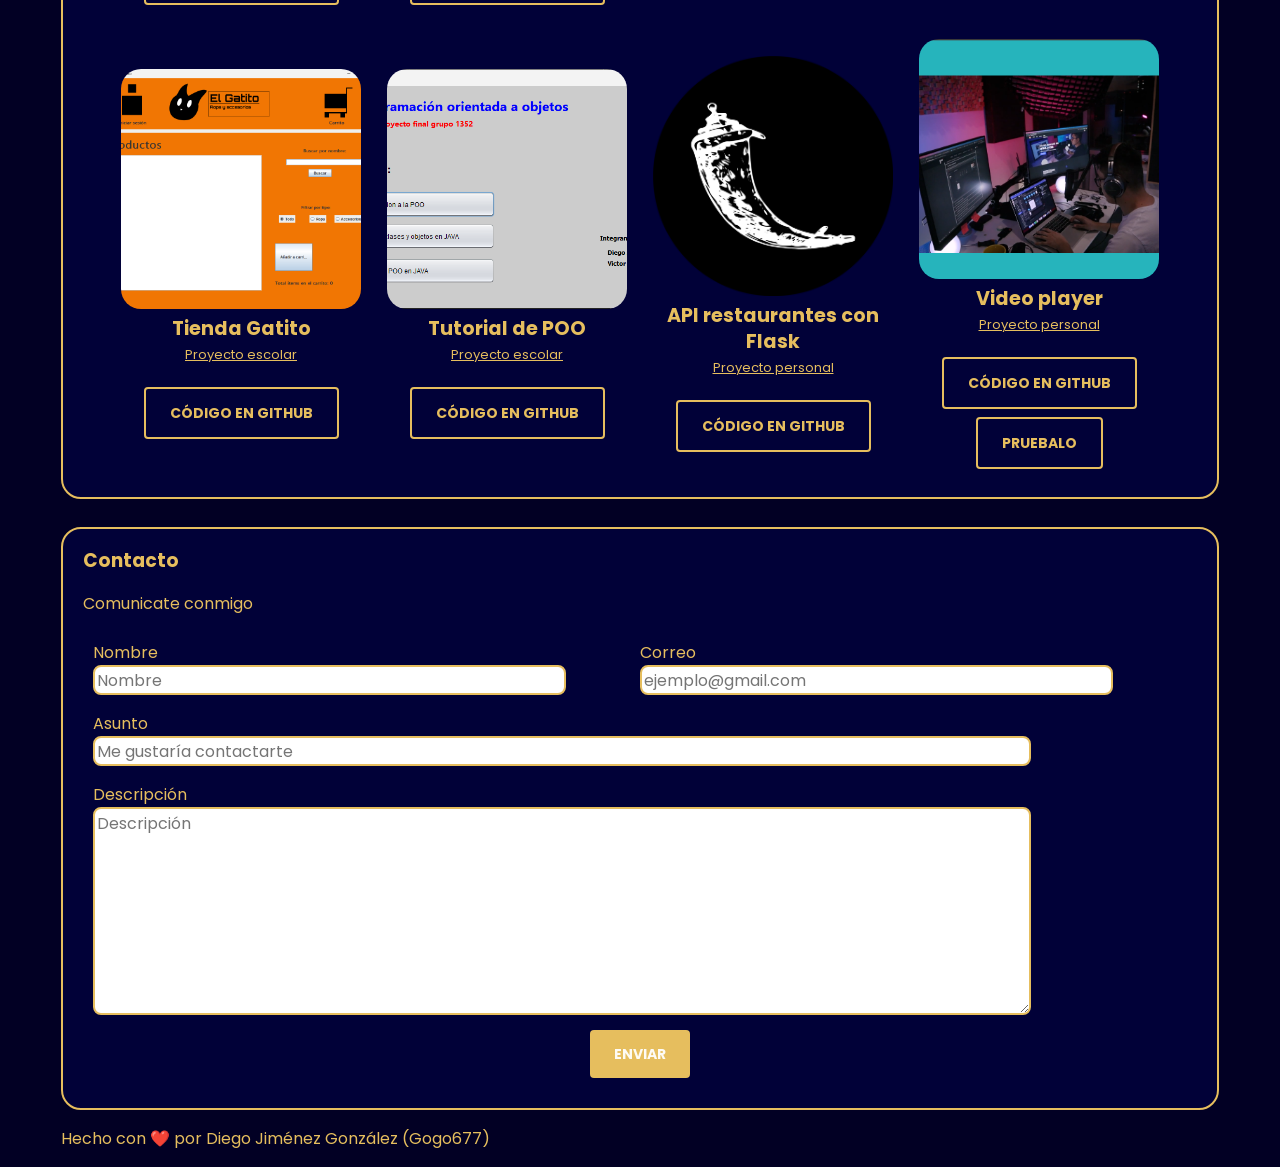
==== commit 776ab7b4: "tooltip added" ====
--- a/index.html
+++ b/index.html
@@ -37,7 +37,10 @@
     <div class="wrapper">
         <section aria-label="main" class="hero" id="main">
             <div class="hero-image">
-                <img src="./img/diego_web_IMG.jpg" width="328" height="330" alt="Fotografía de Diego Jimenez Gonzalez">
+                <figure>
+                    <img src="./img/diego_web_IMG.jpg" width="328" height="330" alt="Fotografía de Diego Jimenez Gonzalez">
+                    <span class="tooltip">Fotografía de Diego Jimenez Gonzalez</span>
+                </figure>
             </div>
             <div class="hero-description">
                 <h2>
--- a/CSS/index.css
+++ b/CSS/index.css
@@ -60,3 +60,13 @@
     background-color: var(--blue);
 }
 
+.tooltip {
+    display: none;
+    border: 2px solid var(--yellow);
+    border-radius: 20px;
+    padding: 2px;
+    margin: 0 ;
+    background-color: var(--blue);
+    text-align: center;
+}
+
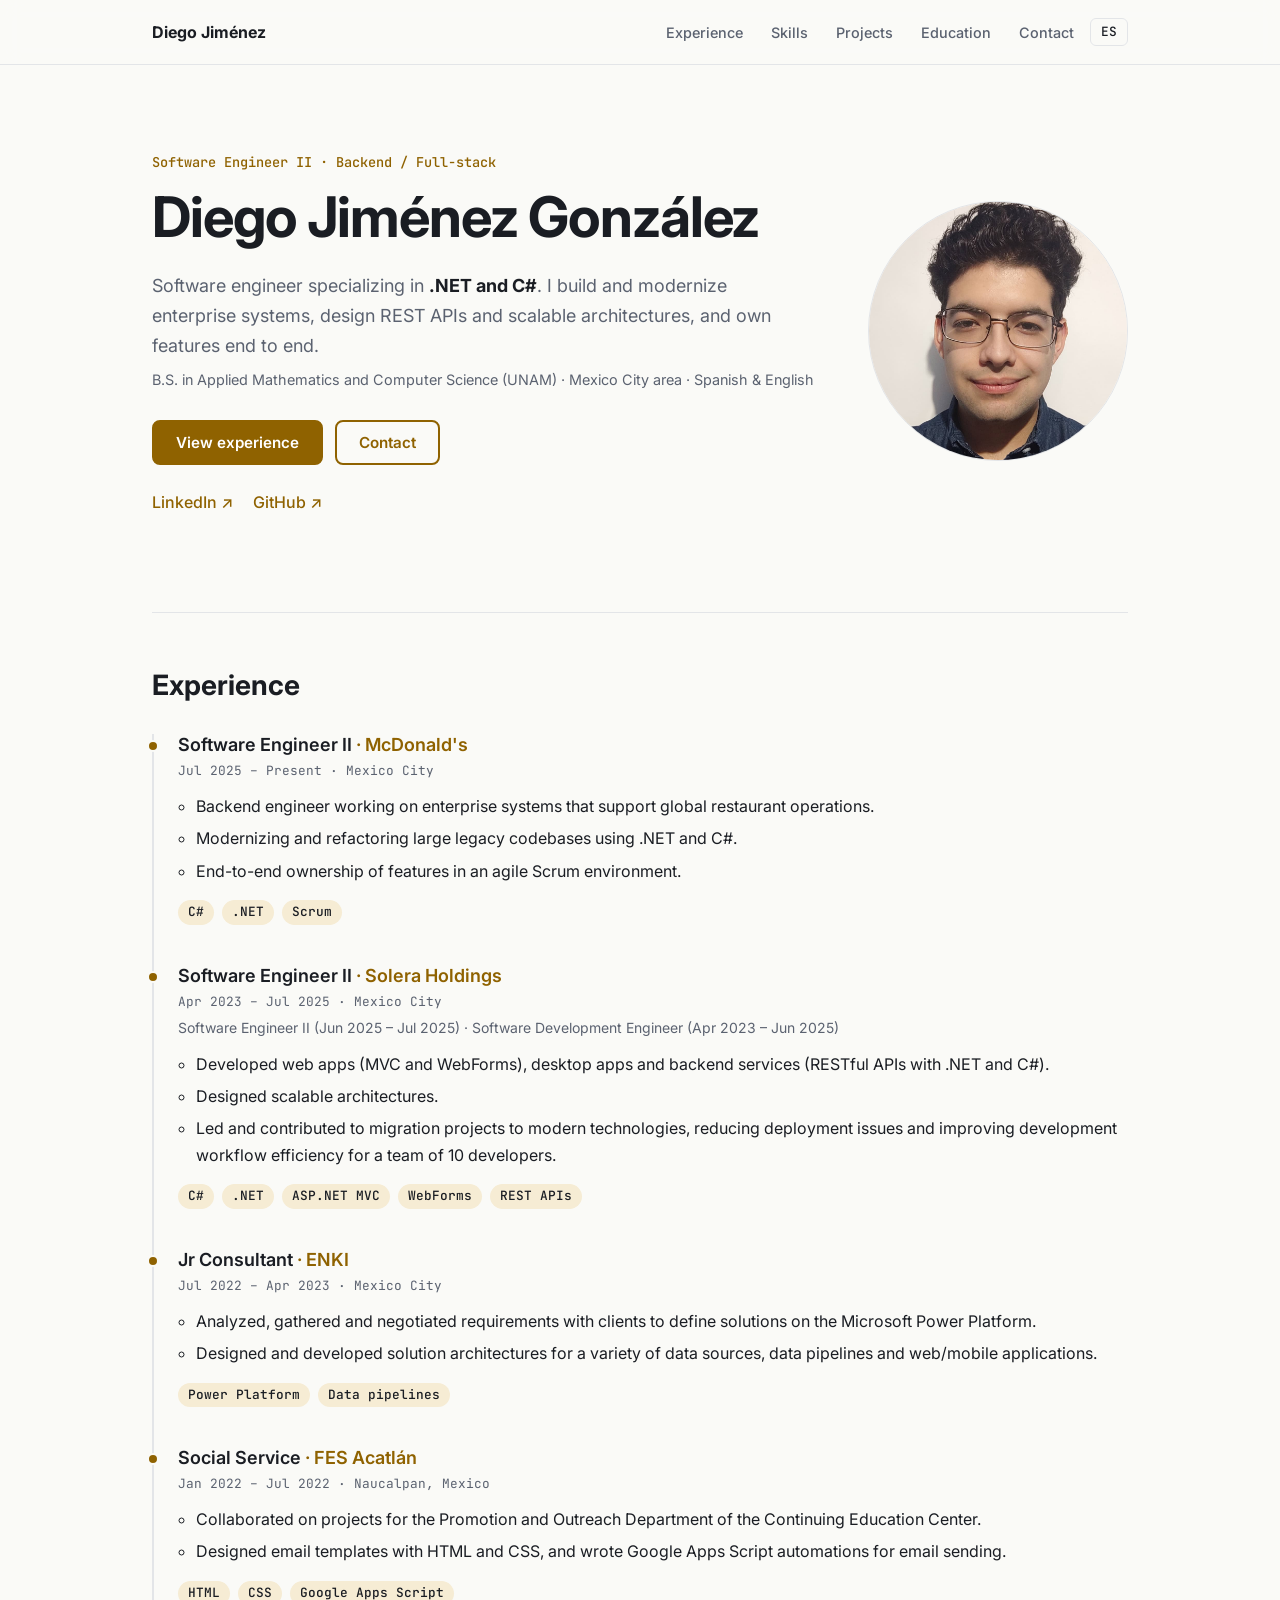
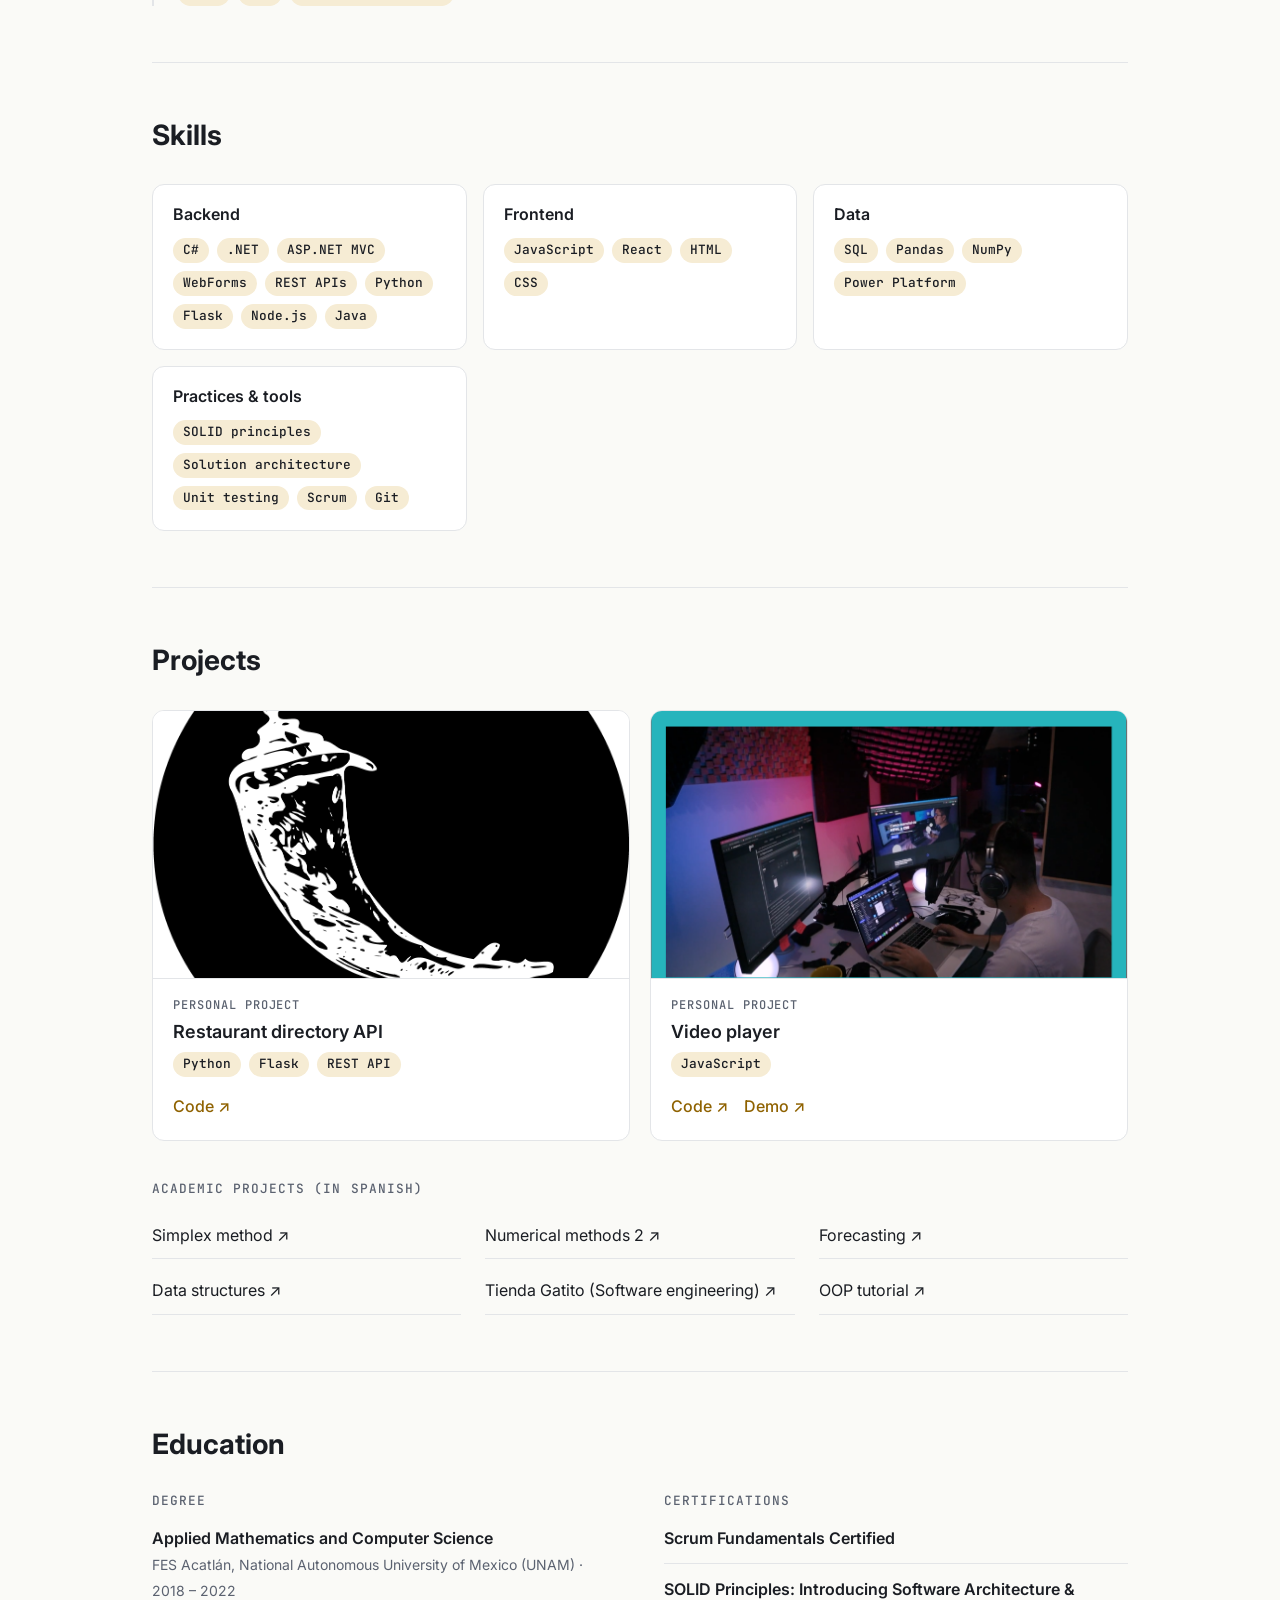
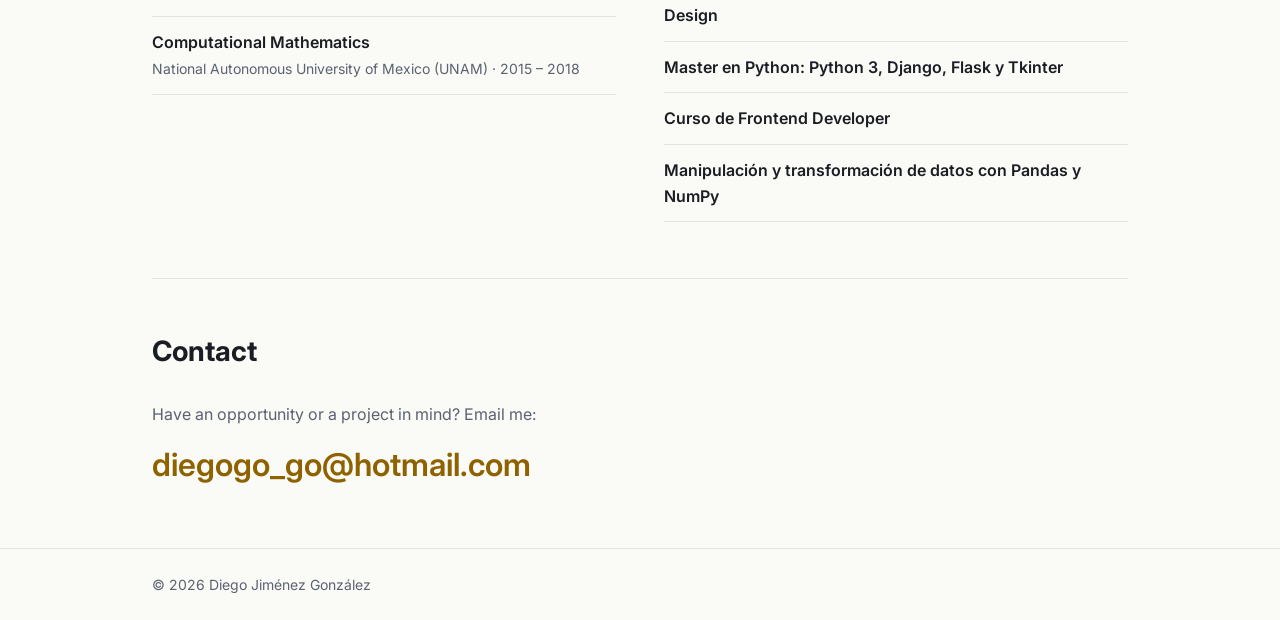
==== commit 98b9ccf3: "Claude draft" ====
--- a/index.html
+++ b/index.html
@@ -1,189 +1,242 @@
 <!DOCTYPE html>
-<html lang="es">
+<html lang="en">
 <head>
     <meta charset="UTF-8">
-    <meta http-equiv="X-UA-Compatible" content="IE=edge">
     <meta name="viewport" content="width=device-width, initial-scale=1.0">
-    <title>Diego Jimenez Gonzalez - web</title>
-    <link rel="stylesheet" href="./CSS/index.css">
+    <title>Diego Jiménez González · .NET Software Engineer</title>
+    <meta name="description" content="Diego Jiménez González, backend / full-stack Software Engineer specializing in .NET and C#. Experience in enterprise systems, legacy modernization and solution architecture.">
+    <link rel="canonical" href="https://www.diegogojimenez.com/">
+    <link rel="alternate" hreflang="en" href="https://www.diegogojimenez.com/">
+    <link rel="alternate" hreflang="es" href="https://www.diegogojimenez.com/es/">
+    <link rel="alternate" hreflang="x-default" href="https://www.diegogojimenez.com/">
+    <meta property="og:type" content="profile">
+    <meta property="og:locale" content="en_US">
+    <meta property="og:locale:alternate" content="es_MX">
+    <meta property="og:title" content="Diego Jiménez González · .NET Software Engineer">
+    <meta property="og:description" content="Backend / full-stack engineer specializing in .NET and C#.">
+    <meta property="og:url" content="https://www.diegogojimenez.com/">
+    <meta property="og:image" content="https://www.diegogojimenez.com/img/diego_web_IMG.jpg">
+    <meta name="twitter:card" content="summary">
+    <meta name="color-scheme" content="light dark">
+    <link rel="icon" href="/icons/favicon.svg">
+    <link rel="preconnect" href="https://fonts.googleapis.com">
     <link rel="preconnect" href="https://fonts.gstatic.com" crossorigin>
-    <link href="https://fonts.googleapis.com/css2?family=Gothic+A1:wght@100&family=Poppins:wght@400;700&display=swap" rel="stylesheet">
-    <link rel="icon" href="/icons/favicon.svg">
+    <link href="https://fonts.googleapis.com/css2?family=Inter:wght@400;500;600;700&family=JetBrains+Mono:wght@400;500&display=swap" rel="stylesheet">
+    <link rel="stylesheet" href="/CSS/index.css">
+    <script type="application/ld+json">
+    {
+        "@context": "https://schema.org",
+        "@type": "Person",
+        "name": "Diego Jiménez González",
+        "jobTitle": "Software Engineer II",
+        "description": "Backend / full-stack software engineer specializing in .NET and C#.",
+        "url": "https://www.diegogojimenez.com/",
+        "image": "https://www.diegogojimenez.com/img/diego_web_IMG.jpg",
+        "email": "mailto:diegogo_go@hotmail.com",
+        "address": { "@type": "PostalAddress", "addressLocality": "Naucalpan de Juárez", "addressCountry": "MX" },
+        "alumniOf": { "@type": "CollegeOrUniversity", "name": "Universidad Nacional Autónoma de México" },
+        "knowsAbout": ["C#", ".NET", "ASP.NET MVC", "REST APIs", "Software architecture", "SOLID principles", "Unit testing", "SQL"],
+        "knowsLanguage": ["es", "en"],
+        "sameAs": ["https://www.linkedin.com/in/gogo677/", "https://github.com/Gogo677"]
+    }
+    </script>
 </head>
 <body>
     <header class="header">
-        <div class="wrapper">
-            <div class="header-content">
-                <div class="nombre">
-                    <h1>Diego Jimenez Gonzalez</h1>
-                    <p><small>Software developer</small></p>
-                </div>
-                <nav class="menu" aria-label="main-navigation">
-                    <ul>
+        <div class="wrapper header-content">
+            <a class="brand" href="#home">Diego Jiménez</a>
+            <nav class="menu" aria-label="Main navigation">
+                <ul>
+                    <li><a href="#experience">Experience</a></li>
+                    <li><a href="#skills">Skills</a></li>
+                    <li><a href="#projects">Projects</a></li>
+                    <li><a href="#education">Education</a></li>
+                    <li><a href="#contact">Contact</a></li>
+                </ul>
+            </nav>
+            <a class="lang-switch" href="/es/" hreflang="es" lang="es" aria-label="Ver en español">ES</a>
+        </div>
+    </header>
+
+    <main class="wrapper">
+        <section class="hero" id="home" aria-label="Introduction">
+            <div class="hero-description">
+                <p class="eyebrow">Software Engineer II · Backend / Full-stack</p>
+                <h1>Diego Jiménez González</h1>
+                <p class="lead">
+                    Software engineer specializing in <strong>.NET and C#</strong>. I build and modernize
+                    enterprise systems, design REST APIs and scalable architectures, and own features
+                    end to end.
+                </p>
+                <p class="hero-meta">B.S. in Applied Mathematics and Computer Science (UNAM) · Mexico City area · Spanish &amp; English</p>
+                <div class="hero-actions">
+                    <a class="button" href="#experience">View experience</a>
+                    <a class="button is-secondary" href="#contact">Contact</a>
+                </div>
+                <ul class="social" aria-label="Profiles">
+                    <li><a href="https://www.linkedin.com/in/gogo677/" target="_blank" rel="noopener">LinkedIn ↗</a></li>
+                    <li><a href="https://github.com/Gogo677" target="_blank" rel="noopener">GitHub ↗</a></li>
+                </ul>
+            </div>
+            <div class="hero-image">
+                <img src="/img/diego_web_IMG.jpg" width="328" height="330" alt="Photo of Diego Jiménez González">
+            </div>
+        </section>
+
+        <section class="section" id="experience" aria-labelledby="experience-title">
+            <h2 class="section-title" id="experience-title">Experience</h2>
+            <ol class="timeline">
+                <li class="job">
+                    <div class="job-header">
+                        <h3>Software Engineer II <span class="job-company">· McDonald's</span></h3>
+                        <p class="job-date">Jul 2025 – Present · Mexico City</p>
+                    </div>
+                    <ul class="job-points">
+                        <li>Backend engineer working on enterprise systems that support global restaurant operations.</li>
+                        <li>Modernizing and refactoring large legacy codebases using .NET and C#.</li>
+                        <li>End-to-end ownership of features in an agile Scrum environment.</li>
+                    </ul>
+                    <ul class="tags"><li>C#</li><li>.NET</li><li>Scrum</li></ul>
+                </li>
+                <li class="job">
+                    <div class="job-header">
+                        <h3>Software Engineer II <span class="job-company">· Solera Holdings</span></h3>
+                        <p class="job-date">Apr 2023 – Jul 2025 · Mexico City</p>
+                    </div>
+                    <p class="job-roles">Software Engineer II (Jun 2025 – Jul 2025) · Software Development Engineer (Apr 2023 – Jun 2025)</p>
+                    <ul class="job-points">
+                        <li>Developed web apps (MVC and WebForms), desktop apps and backend services (RESTful APIs with .NET and C#).</li>
+                        <li>Designed scalable architectures.</li>
+                        <li>Led and contributed to migration projects to modern technologies, reducing deployment issues and improving development workflow efficiency for a team of 10 developers.</li>
+                    </ul>
+                    <ul class="tags"><li>C#</li><li>.NET</li><li>ASP.NET MVC</li><li>WebForms</li><li>REST APIs</li></ul>
+                </li>
+                <li class="job">
+                    <div class="job-header">
+                        <h3>Jr Consultant <span class="job-company">· ENKI</span></h3>
+                        <p class="job-date">Jul 2022 – Apr 2023 · Mexico City</p>
+                    </div>
+                    <ul class="job-points">
+                        <li>Analyzed, gathered and negotiated requirements with clients to define solutions on the Microsoft Power Platform.</li>
+                        <li>Designed and developed solution architectures for a variety of data sources, data pipelines and web/mobile applications.</li>
+                    </ul>
+                    <ul class="tags"><li>Power Platform</li><li>Data pipelines</li></ul>
+                </li>
+                <li class="job">
+                    <div class="job-header">
+                        <h3>Social Service <span class="job-company">· FES Acatlán</span></h3>
+                        <p class="job-date">Jan 2022 – Jul 2022 · Naucalpan, Mexico</p>
+                    </div>
+                    <ul class="job-points">
+                        <li>Collaborated on projects for the Promotion and Outreach Department of the Continuing Education Center.</li>
+                        <li>Designed email templates with HTML and CSS, and wrote Google Apps Script automations for email sending.</li>
+                    </ul>
+                    <ul class="tags"><li>HTML</li><li>CSS</li><li>Google Apps Script</li></ul>
+                </li>
+            </ol>
+        </section>
+
+        <section class="section" id="skills" aria-labelledby="skills-title">
+            <h2 class="section-title" id="skills-title">Skills</h2>
+            <div class="skill-groups">
+                <div class="skill-group">
+                    <h3>Backend</h3>
+                    <ul class="tags"><li>C#</li><li>.NET</li><li>ASP.NET MVC</li><li>WebForms</li><li>REST APIs</li><li>Python</li><li>Flask</li><li>Node.js</li><li>Java</li></ul>
+                </div>
+                <div class="skill-group">
+                    <h3>Frontend</h3>
+                    <ul class="tags"><li>JavaScript</li><li>React</li><li>HTML</li><li>CSS</li></ul>
+                </div>
+                <div class="skill-group">
+                    <h3>Data</h3>
+                    <ul class="tags"><li>SQL</li><li>Pandas</li><li>NumPy</li><li>Power Platform</li></ul>
+                </div>
+                <div class="skill-group">
+                    <h3>Practices &amp; tools</h3>
+                    <ul class="tags"><li>SOLID principles</li><li>Solution architecture</li><li>Unit testing</li><li>Scrum</li><li>Git</li></ul>
+                </div>
+            </div>
+        </section>
+
+        <section class="section" id="projects" aria-labelledby="projects-title">
+            <h2 class="section-title" id="projects-title">Projects</h2>
+            <div class="projects-grid">
+                <article class="project-card">
+                    <img src="/tech-icons/flask-png.png" alt="Flask logo" loading="lazy">
+                    <div class="project-body">
+                        <p class="project-type">Personal project</p>
+                        <h3>Restaurant directory API</h3>
+                        <ul class="tags"><li>Python</li><li>Flask</li><li>REST API</li></ul>
+                        <div class="project-links">
+                            <a href="https://github.com/Gogo677/apirest_restaurantdirectory" target="_blank" rel="noopener">Code ↗</a>
+                        </div>
+                    </div>
+                </article>
+                <article class="project-card">
+                    <img src="/proj-images/Video-player.png" alt="Screenshot of the video player" loading="lazy">
+                    <div class="project-body">
+                        <p class="project-type">Personal project</p>
+                        <h3>Video player</h3>
+                        <ul class="tags"><li>JavaScript</li></ul>
+                        <div class="project-links">
+                            <a href="https://github.com/Gogo677/video-player" target="_blank" rel="noopener">Code ↗</a>
+                            <a href="https://gogo677.github.io/video-player/" target="_blank" rel="noopener">Demo ↗</a>
+                        </div>
+                    </div>
+                </article>
+            </div>
+
+            <h3 class="subsection-title">Academic projects <span lang="es">(in Spanish)</span></h3>
+            <ul class="academic-list">
+                <li><a href="https://github.com/Gogo677/metodosimplex" target="_blank" rel="noopener">Simplex method ↗</a></li>
+                <li><a href="https://github.com/Gogo677/metodosnumericos2" target="_blank" rel="noopener">Numerical methods 2 ↗</a></li>
+                <li><a href="https://github.com/Gogo677/proyectopronosticos" target="_blank" rel="noopener">Forecasting ↗</a></li>
+                <li><a href="https://github.com/Gogo677/Proyecto-E.D" target="_blank" rel="noopener">Data structures ↗</a></li>
+                <li><a href="https://github.com/Gogo677/Proyecto-Ingenier-a-del-software" target="_blank" rel="noopener">Tienda Gatito (Software engineering) ↗</a></li>
+                <li><a href="https://github.com/Gogo677/Proyecto-POO" target="_blank" rel="noopener">OOP tutorial ↗</a></li>
+            </ul>
+        </section>
+
+        <section class="section" id="education" aria-labelledby="education-title">
+            <h2 class="section-title" id="education-title">Education</h2>
+            <div class="education-grid">
+                <div>
+                    <h3 class="subsection-title">Degree</h3>
+                    <ul class="education-list">
                         <li>
-                            <a class="is-active" href="#main">Inicio</a>
+                            <strong>Applied Mathematics and Computer Science</strong>
+                            <span>FES Acatlán, National Autonomous University of Mexico (UNAM) · 2018 – 2022</span>
                         </li>
                         <li>
-                            <a href="#projects">Proyectos</a>
+                            <strong>Computational Mathematics</strong>
+                            <span>National Autonomous University of Mexico (UNAM) · 2015 – 2018</span>
                         </li>
-                        <li>
-                            <a href="#contact">Contacto</a>
-                        </li>
-                    </ul>
-                </nav>
-            </div>
+                    </ul>
+                </div>
+                <div>
+                    <h3 class="subsection-title">Certifications</h3>
+                    <ul class="education-list">
+                        <li><strong>Scrum Fundamentals Certified</strong></li>
+                        <li><strong>SOLID Principles: Introducing Software Architecture &amp; Design</strong></li>
+                        <li><strong lang="es">Master en Python: Python 3, Django, Flask y Tkinter</strong></li>
+                        <li><strong lang="es">Curso de Frontend Developer</strong></li>
+                        <li><strong lang="es">Manipulación y transformación de datos con Pandas y NumPy</strong></li>
+                    </ul>
+                </div>
+            </div>
+        </section>
+
+        <section class="section contact" id="contact" aria-labelledby="contact-title">
+            <h2 class="section-title" id="contact-title">Contact</h2>
+            <p>Have an opportunity or a project in mind? Email me:</p>
+            <a class="contact-email" href="mailto:diegogo_go@hotmail.com">diegogo_go@hotmail.com</a>
+        </section>
+    </main>
+
+    <footer class="footer">
+        <div class="wrapper">
+            <p>© 2026 Diego Jiménez González</p>
         </div>
-    </header>
-    <div class="wrapper">
-        <section aria-label="main" class="hero" id="main">
-            <div class="hero-image">
-                <figure>
-                    <img src="./img/diego_web_IMG.jpg" width="328" height="330" alt="Fotografía de Diego Jimenez Gonzalez">
-                    <span class="tooltip">Fotografía de Diego Jimenez Gonzalez</span>
-                </figure>
-            </div>
-            <div class="hero-description">
-                <h2>
-                    <span>Hola a todos!</span>
-                    <span>Soy Diego</span>
-                </h2>
-                <p>
-                    Software developer apasionado por la tecnología buscando siempre mejorar sus habilidades
-                    y aprendiendo nuevas con el fin de implementar las mejores soluciones a los problemas presentados.
-                </p>
-                <p>
-                    Mi principal area de interes es el desarrollo de aplicaciones utilizando .NET + React
-                </p>
-                <div class="social">
-                    <a class="button-icon" href="mailto:diegogo_go@hotmail.com"><img src="./icons/icon-important_mail.png"></a>
-                    <a target="_blank" class="button-icon" href="https://www.linkedin.com/in/gogo677/"><img src="./icons/icon-Linkedin24x24purple.png"></a>
-                    <a target="_blank" class="button-icon" href="https://github.com/Gogo677"><img src="./icons/icon-github.png"></a>
-                </div>
-            </div>
-        </section>
-        <div class="container">
-            <h3>Tecnologías</h3>
-            <div class="tech-container" id="#tech-container"></div>
-        </div>
-
-        <div class="projects-container container" id="projects">
-            <h3>Proyectos</h3>
-            <div class="projects-cards-container">
-                <div class="project-card">
-                    <img src="./proj-images/ED.jpg" alt="">
-                    <span class="project-name">Proyecto Estructuras de datos</span>
-                    <div class="project-info">
-                        <span>Proyecto escolar</span>      
-                    </div>
-                    <a href="https://github.com/Gogo677/Proyecto-E.D" class="button is-secondary" target="_blank">Código en Github</a>
-                </div>
-                <div class="project-card">
-                    <img src="./proj-images/Metodos-numericos2.png" alt="">
-                    <span class="project-name">Proyecto métodos numéricos 2</span>
-                    <div class="project-info">
-                        <span>Proyecto escolar</span>
-                    </div>
-                    <a href="https://github.com/Gogo677/metodosnumericos2" class="button is-secondary" target="_blank">Código en Github</a>
-                </div>
-                <div class="project-card">
-                    <img src="./proj-images/pronosticos.png" alt="">
-                    <span class="project-name">Proyecto pronósticos</span>
-                    <div class="project-info">
-                        <span>Proyecto escolar</span>
-                    </div>
-                    <a href="https://github.com/Gogo677/proyectopronosticos" class="button is-secondary" target="_blank">Código en Github</a>
-                </div>
-                <div class="project-card">
-                    <img src="./proj-images/simplex.png" alt="">
-                    <span class="project-name">Método Simplex</span>
-                    <div class="project-info">
-                        <span>Proyecto escolar</span>
-                    </div>
-                    <a href="https://github.com/Gogo677/metodosimplex" class="button is-secondary" target="_blank">Código en Github</a>
-                </div>
-                <div class="project-card">
-                    <img src="./proj-images/tienda-gatito.png" alt="">
-                    <span class="project-name">Tienda Gatito</span>
-                    <div class="project-info">
-                        <span>Proyecto escolar</span>
-                    </div>
-                    <a href="https://github.com/Gogo677/Proyecto-Ingenier-a-del-software" class="button is-secondary" target="_blank">Código en Github</a>
-                </div>
-                <div class="project-card">
-                    <img src="./proj-images/tutorialPoo.png" alt="">
-                    <span class="project-name">Tutorial de POO</span>
-                    <div class="project-info">
-                        <span>Proyecto escolar</span>
-                    </div>
-                    <a href="https://github.com/Gogo677/Proyecto-POO" class="button is-secondary" target="_blank">Código en Github</a>
-                </div>
-                <div class="project-card">
-                    <img src="./tech-icons/flask-png.png" alt="">
-                    <span class="project-name">API restaurantes con Flask</span>
-                    <div class="project-info">
-                        <span>Proyecto personal</span>
-                    </div>
-                    <a href="https://github.com/Gogo677/apirest_restaurantdirectory" class="button is-secondary" target="_blank">Código en Github</a>
-                </div>
-                <div class="project-card">
-                    <img src="./proj-images/Video-player.png" alt="">
-                    <span class="project-name">Video player</span>
-                    <div class="project-info">
-                        <span>Proyecto personal</span>
-                    </div>
-                    <a href="https://github.com/Gogo677/video-player" class="button is-secondary" target="_blank">Código en Github</a>
-                    <a href="https://gogo677.github.io/video-player/" class="button is-secondary" target="_blank" >Pruebalo</a>
-                </div>
-                
-            </div>
-
-        </div>
-
-        <div class="contact-container container" id="contact">
-            <h3>Contacto</h3>
-            <p>Comunicate conmigo</p>
-            <form action="" class ="contact-form" id="form">
-                <div class="form-info">
-                    <div class="form-item">
-                        <label for="nombre">Nombre </label>
-                        <input type="text" class="input" id="nombre" name="nombre" placeholder="Nombre">
-                    </div>
-                    <div class="form-item">
-                        <label for="correo">Correo</label>
-                        <input type="email" class="input" name="correo" id="correo" placeholder="ejemplo@gmail.com">
-                    </div>
-                </div>
-                <div class="form-item">
-                    <label for="asunto">Asunto</label>
-                    <input  class="input" type="text" name ="asunto" id="asunto" placeholder="Me gustaría contactarte">
-                </div>
-                <div class="form-item">
-                    <label for="descripcion">Descripción</label>
-                    <textarea class="input description" name="descripcion" id="descripcion" cols="30" rows="10" placeholder="Descripción"></textarea>
-                </div>
-                <input class="button" type="submit" value="Enviar">
-            </form>
-            <a href="" id="mailto"></a>
-        </div>
-
-        <footer>
-            <p>Hecho con ❤️ por Diego Jiménez González (Gogo677)</p>
-        </footer>
-    </div>
-
-    <script>
-        const $form = document.querySelector('#form');
-        const $mailto = document.querySelector('#mailto');
-
-        $form.addEventListener('submit',handleSubmit);
-
-        function handleSubmit(event){
-            event.preventDefault();
-            const form = new FormData(this);
-            $mailto.setAttribute('href',`mailto:diegogo_go@hotmail.com?subject=${form.get('nombre')} - ${form.get('asunto')}&body=${form.get('descripcion')}`);
-            $mailto.click();
-        }
-    </script>
-    <script src="JS/data.js"></script>
+    </footer>
 </body>
-</html>+</html>
--- a/CSS/index.css
+++ b/CSS/index.css
@@ -1,72 +1,137 @@
+@import "./wraper.css";
 @import "./button.css";
 @import "./header.css";
-@import "./wraper.css";
 @import "./menu.css";
 @import "./hero.css";
+@import "./experience.css";
+@import "./tech.css";
 @import "./projects.css";
+@import "./education.css";
 @import "./contact.css";
-@import "./tech.css";
 
-.paleta{
-    color:#0E1E47;
-    color:#82A5FF;
-    color: #5E84E6;
-    color: #997620;
-    color: #E6BE5E;
+:root {
+    --font-sans: 'Inter', system-ui, -apple-system, 'Segoe UI', sans-serif;
+    --font-mono: 'JetBrains Mono', ui-monospace, Consolas, monospace;
+
+    --bg: #fafaf7;
+    --surface: #ffffff;
+    --text: #1a1d23;
+    --muted: #5b6270;
+    --border: #e3e5e8;
+    --accent: #8f6200;
+    --accent-hover: #6f4c00;
+    --accent-soft: #f6ecd4;
+    --on-accent: #ffffff;
 }
 
-:root {
-    --fontBase:'Poppins', sans-serif;
-    --headline1: bold 95px/153.71px var(--fontBase) ;
-    --headline2: bold 59px/95px var(--fontBase) ;
-    --headline3: bold 48px/77px var(--fontBase) ;
-    --headline4: bold 34px/55px var(--fontBase) ;
-    --headline5: bold 24px/38px var(--fontBase) ;
-    --body1:  16px/25px var(--fontBase) ;
-    --body2:  14px/22px var(--fontBase) ;
-    --button: bold 14px/22px var(--fontBase) ;
-    --caption:  12px/19px var(--fontBase) ;
-    --gradient: radial-gradient(41.48% 11.48% at 2.38% 8.52%, #747DE9 0%, rgba(255, 255, 255, 0) 100%) , linear-gradient(135deg, #72EDF2 0%, #5151E5 100%);
-    --gradient2: linear-gradient(180deg, rgba(2,0,36,1) 0%, rgba(0,0,102,1) 100%);
-    --gogoBlackBlue: rgb(2,0,36);
-    --purple: #310A90;
-    --green: #42E2B8;
-    --yellow: #E6BE5E;
-    --yellowDark: #c79214;
-    --clearblue: #82A5FF;
-    --blue:rgb(1, 1, 56);
-    --white: rgba(255, 255, 255, 0.932);
+@media (prefers-color-scheme: dark) {
+    :root {
+        --bg: #0b1220;
+        --surface: #111a2e;
+        --text: #e6e8ec;
+        --muted: #9aa3b2;
+        --border: #1f2a40;
+        --accent: #e6be5e;
+        --accent-hover: #f0cf80;
+        --accent-soft: #2a2614;
+        --on-accent: #0b1220;
+    }
+}
+
+*, *::before, *::after {
+    box-sizing: border-box;
+}
+
+html {
+    scroll-behavior: smooth;
+    scroll-padding-top: 80px;
 }
 
 body {
-    background: var(--gogoBlackBlue);
-    min-block-size: 100vh;
-    font: var(--body1);
-    color: var(--yellow);
-    margin: 0px;
+    margin: 0;
+    background: var(--bg);
+    color: var(--text);
+    font: 400 16px/1.65 var(--font-sans);
+    -webkit-font-smoothing: antialiased;
 }
 
-.social {
-    padding-block: 24px;
-    display: flex;
-    gap: 16px;
+h1, h2, h3 {
+    line-height: 1.2;
+    margin: 0;
 }
 
-.container {
-    border: 2px solid var(--yellow);
-    border-radius: 20px;
-    padding: 0 20px 20px 20px;
-    margin-top: 28px ;
-    background-color: var(--blue);
+a {
+    color: var(--accent);
+    text-decoration: none;
 }
 
-.tooltip {
-    display: none;
-    border: 2px solid var(--yellow);
-    border-radius: 20px;
-    padding: 2px;
-    margin: 0 ;
-    background-color: var(--blue);
-    text-align: center;
+a:hover {
+    color: var(--accent-hover);
+    text-decoration: underline;
 }
 
+:focus-visible {
+    outline: 2px solid var(--accent);
+    outline-offset: 3px;
+    border-radius: 4px;
+}
+
+img {
+    max-inline-size: 100%;
+    block-size: auto;
+}
+
+.section {
+    padding-block: 56px;
+    border-top: 1px solid var(--border);
+}
+
+.section-title {
+    font-size: 1.75rem;
+    font-weight: 700;
+    margin-bottom: 32px;
+}
+
+.subsection-title {
+    font-family: var(--font-mono);
+    font-size: 0.8rem;
+    font-weight: 500;
+    text-transform: uppercase;
+    letter-spacing: 0.08em;
+    color: var(--muted);
+    margin: 40px 0 16px;
+}
+
+.tags {
+    display: flex;
+    flex-wrap: wrap;
+    gap: 8px;
+    list-style: none;
+    padding: 0;
+    margin: 0;
+}
+
+.tags li {
+    font: 500 0.8rem/1 var(--font-mono);
+    padding: 6px 10px;
+    border-radius: 999px;
+    background: var(--accent-soft);
+    color: var(--text);
+}
+
+.footer {
+    border-top: 1px solid var(--border);
+    color: var(--muted);
+    font-size: 0.875rem;
+    padding-block: 24px;
+}
+
+.footer p {
+    margin: 0;
+}
+
+@media (prefers-reduced-motion: reduce) {
+    html {
+        scroll-behavior: auto;
+    }
+}
